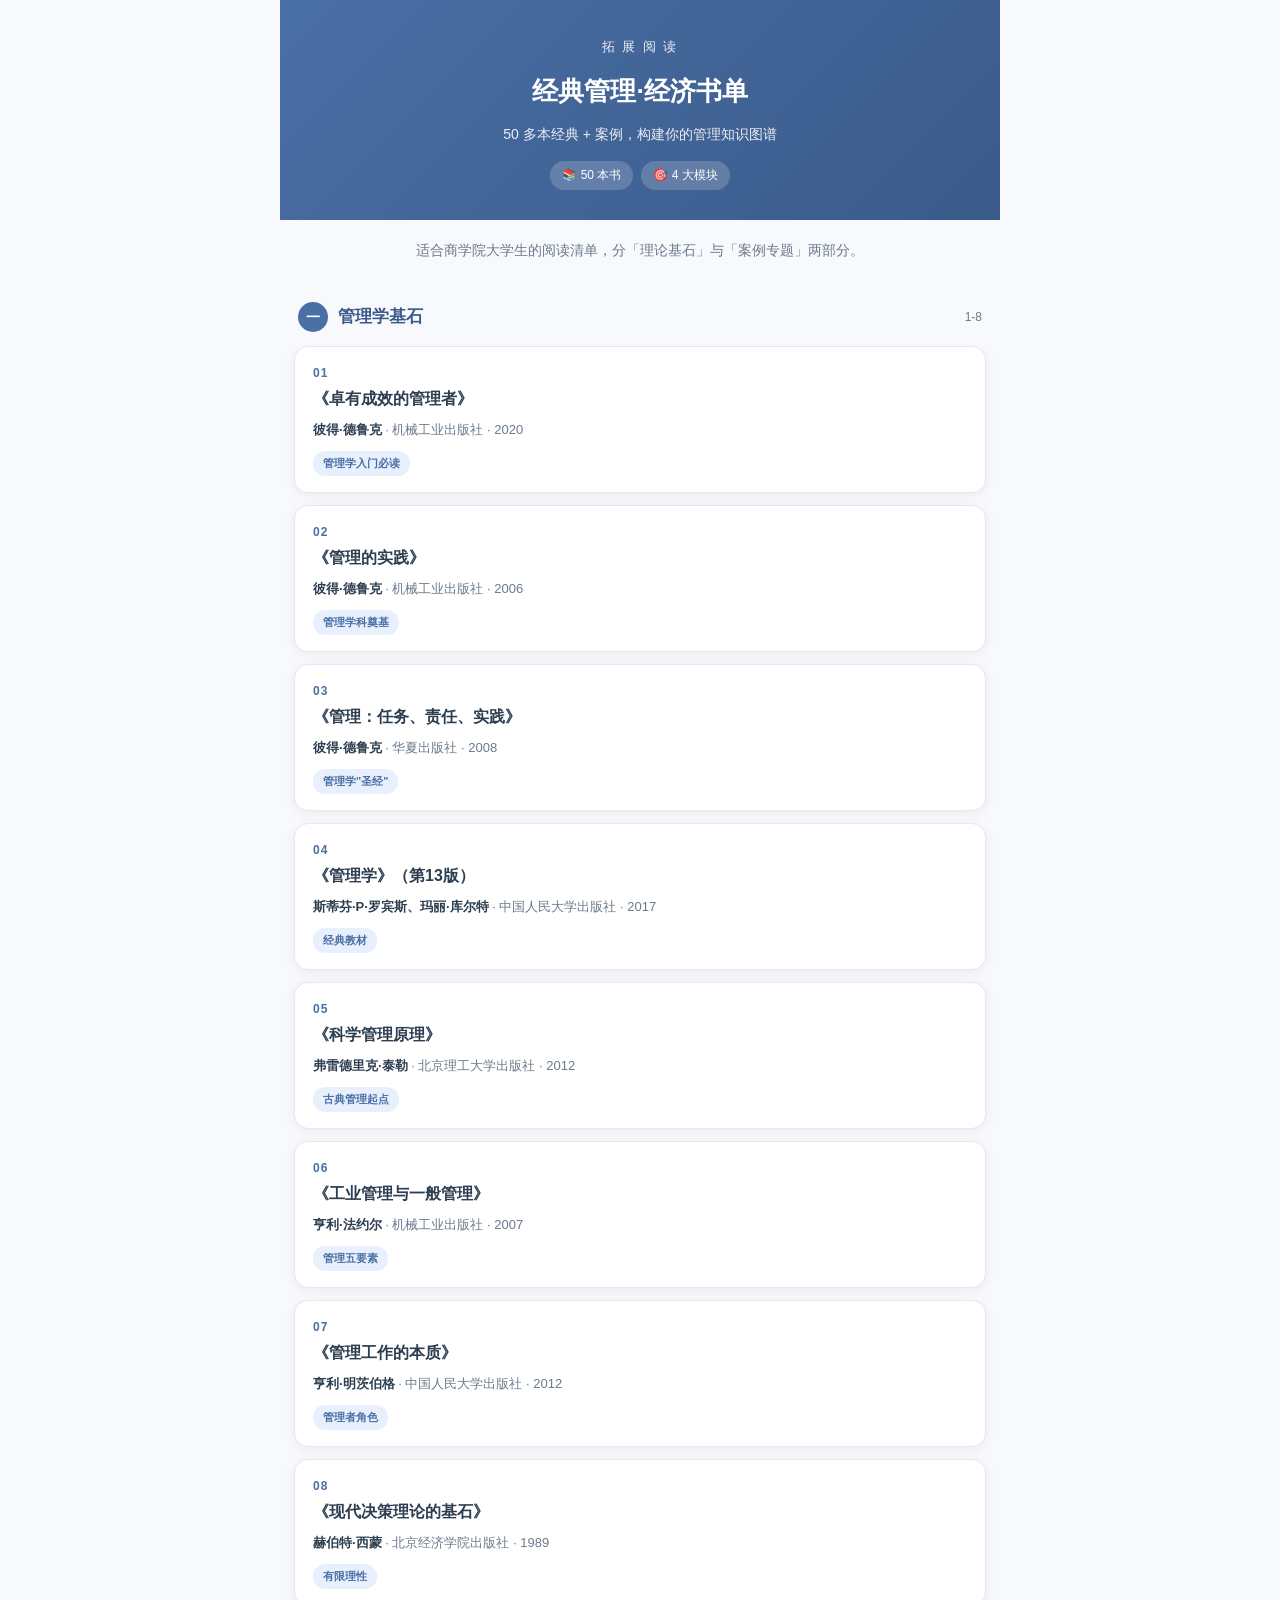
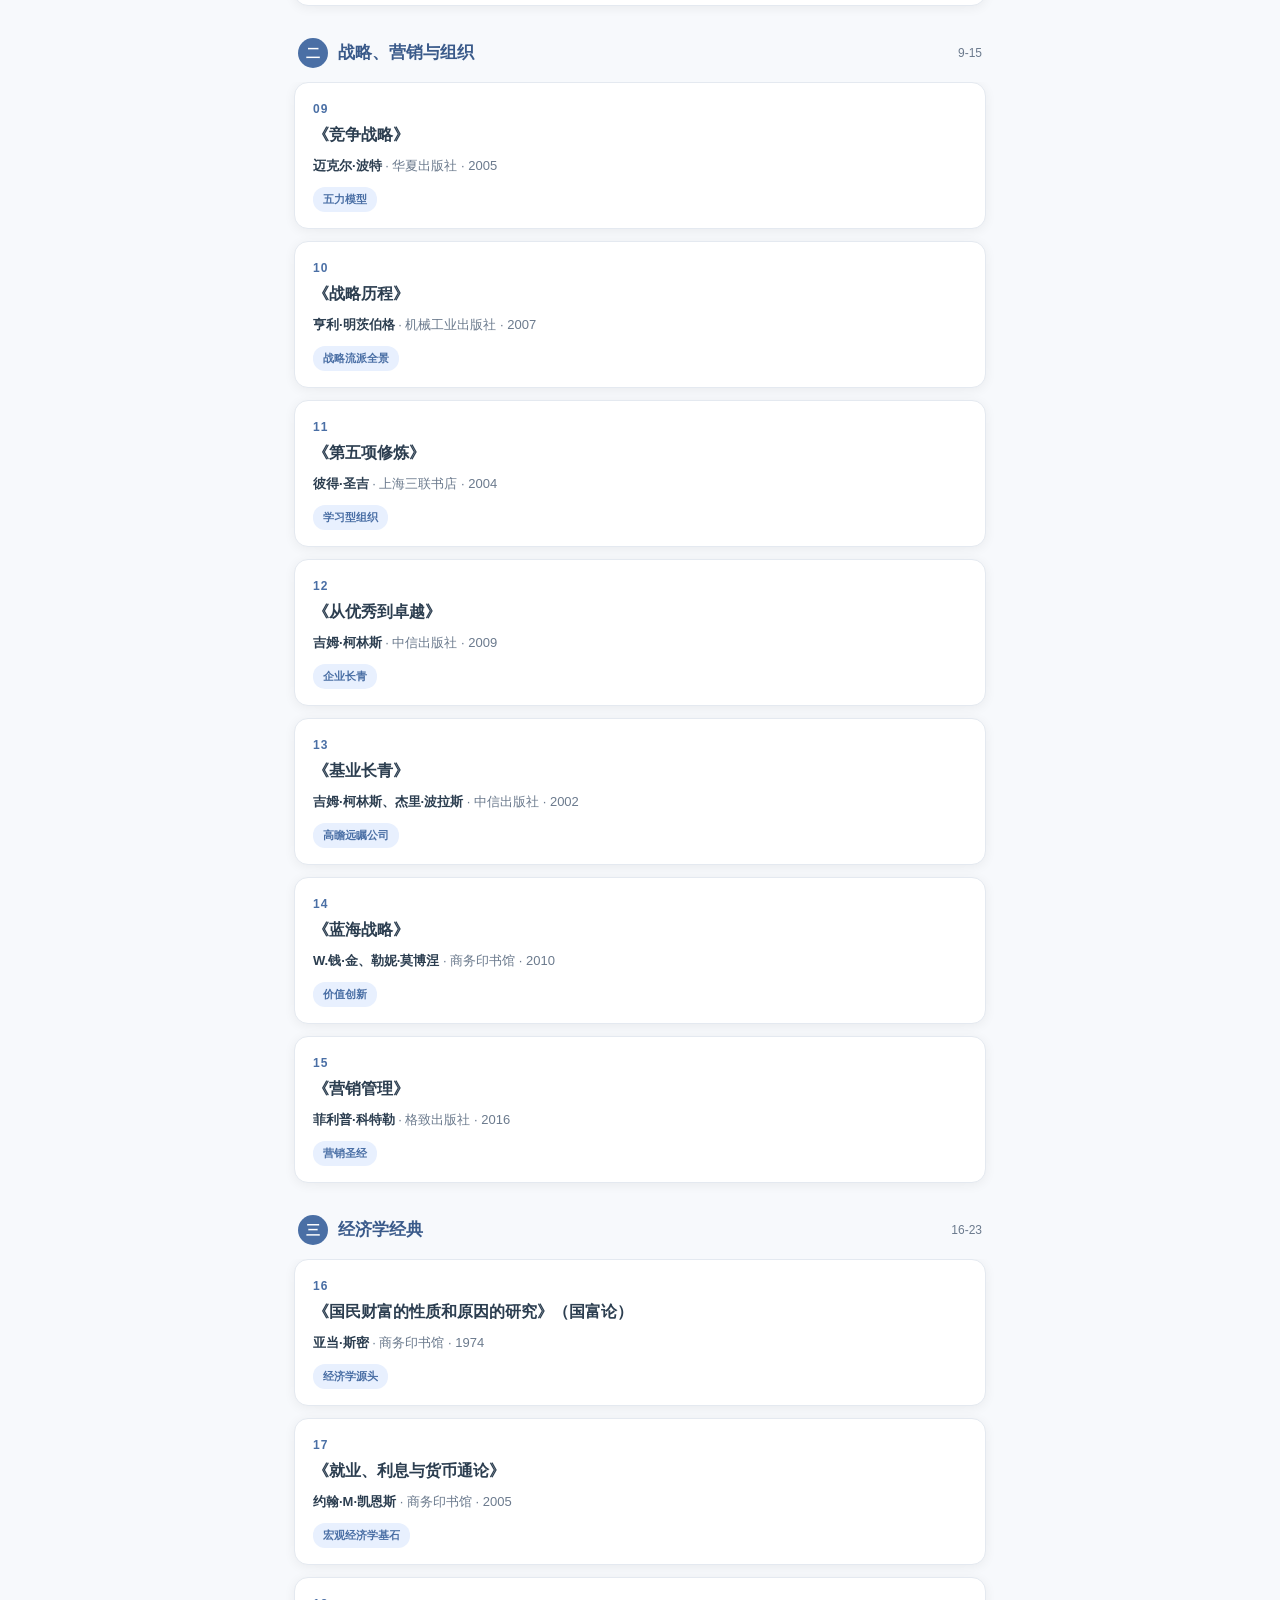
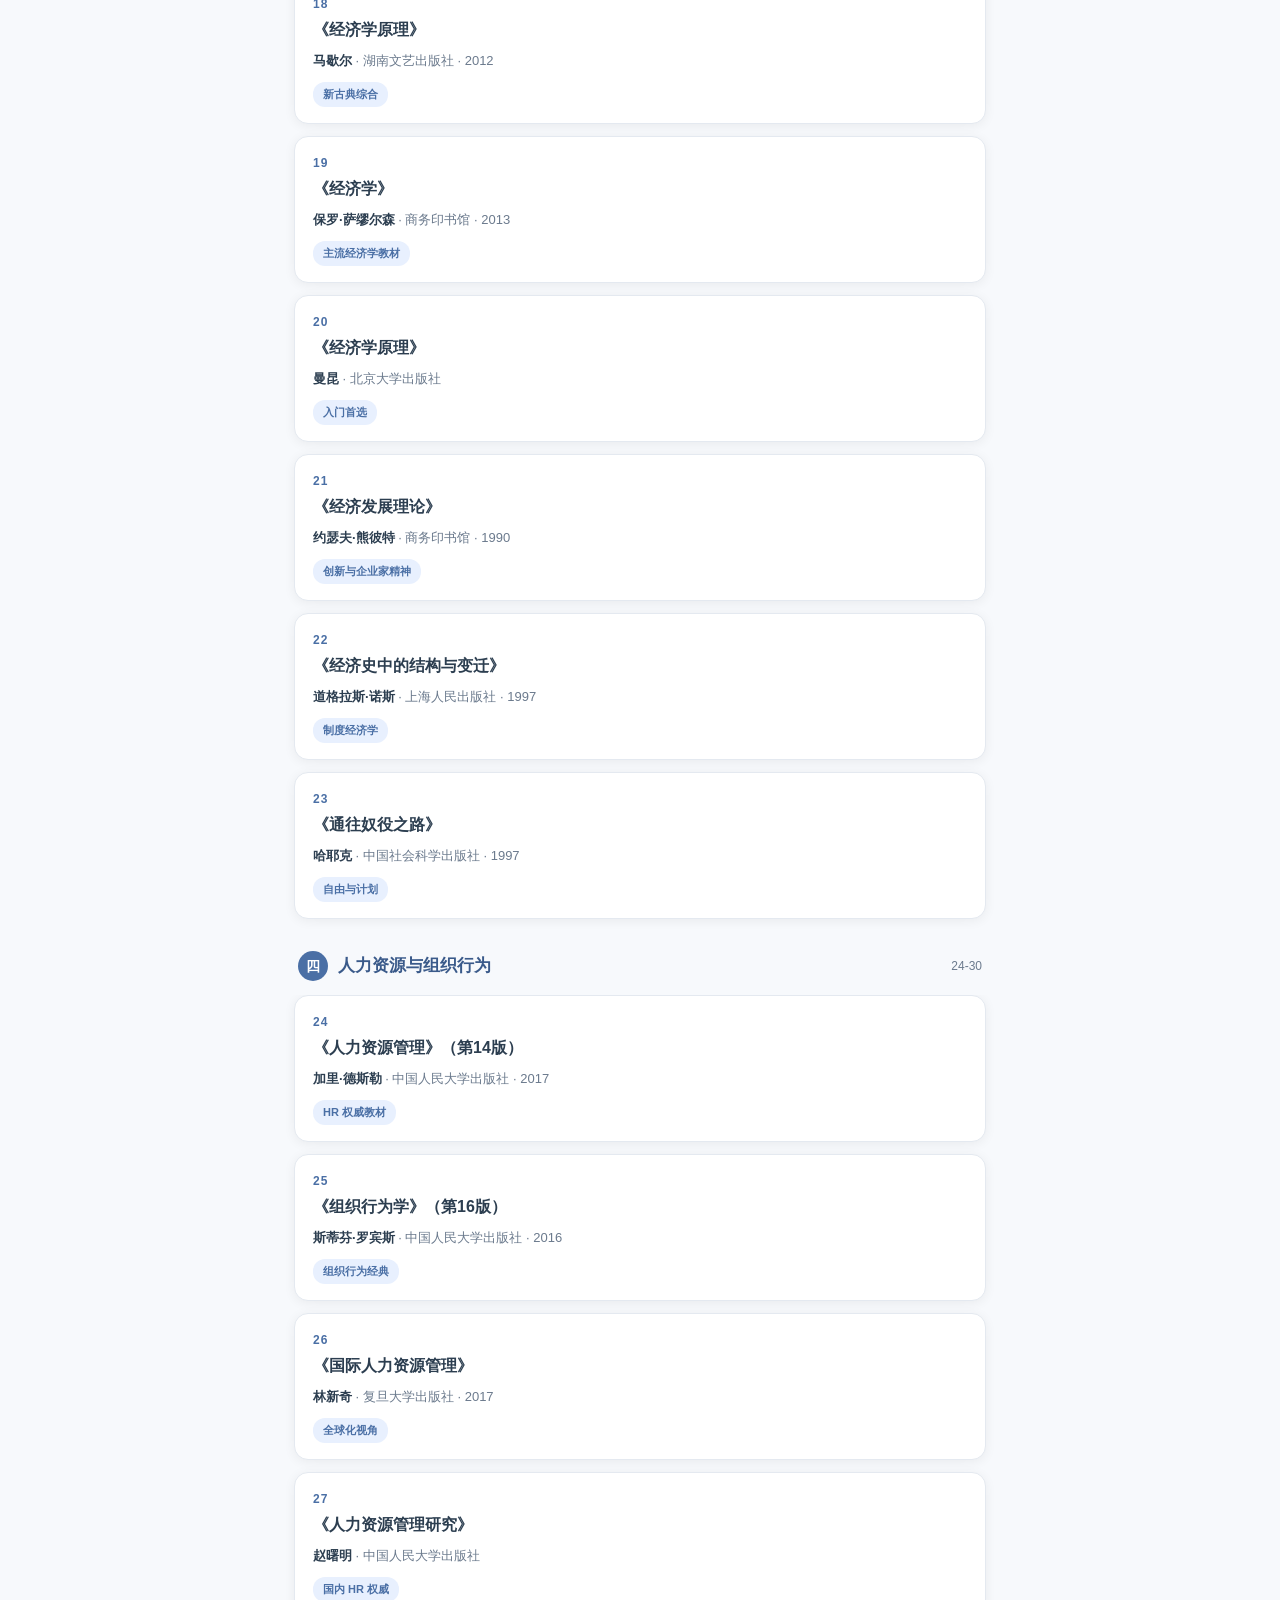
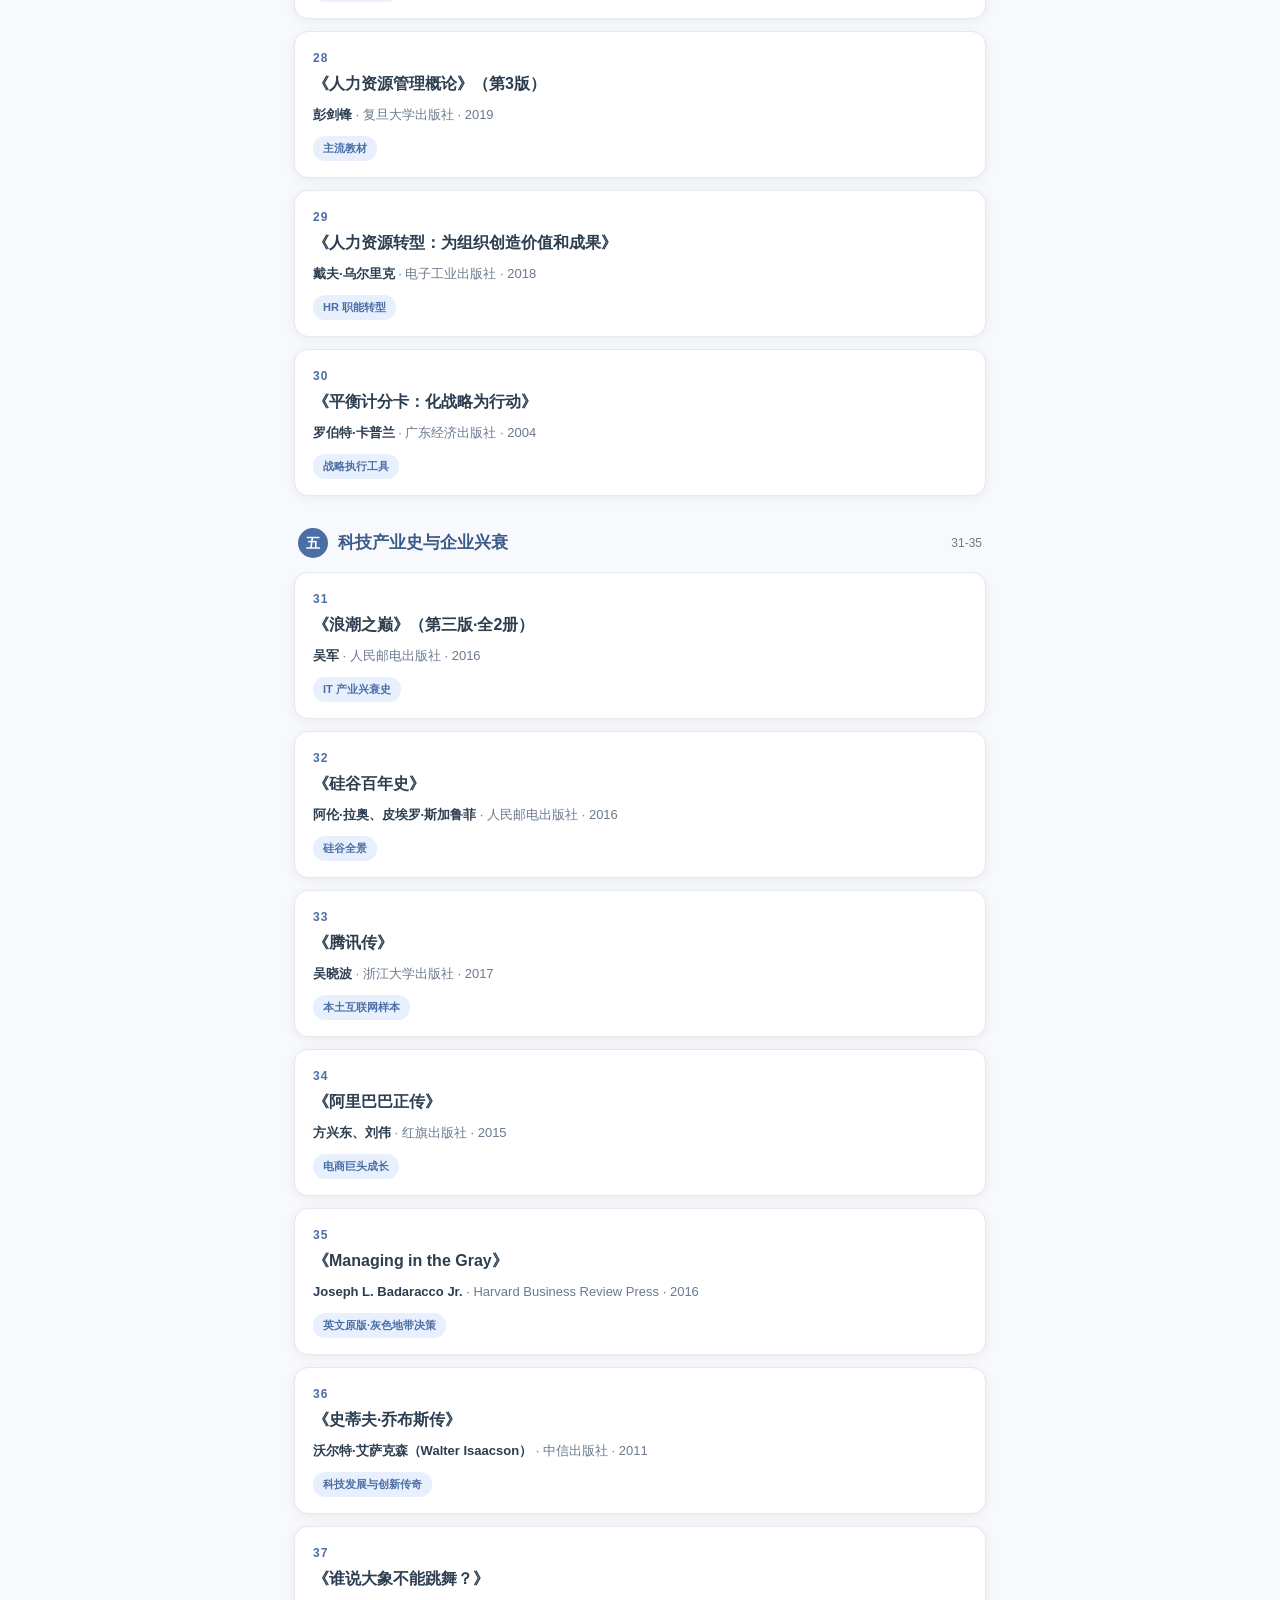
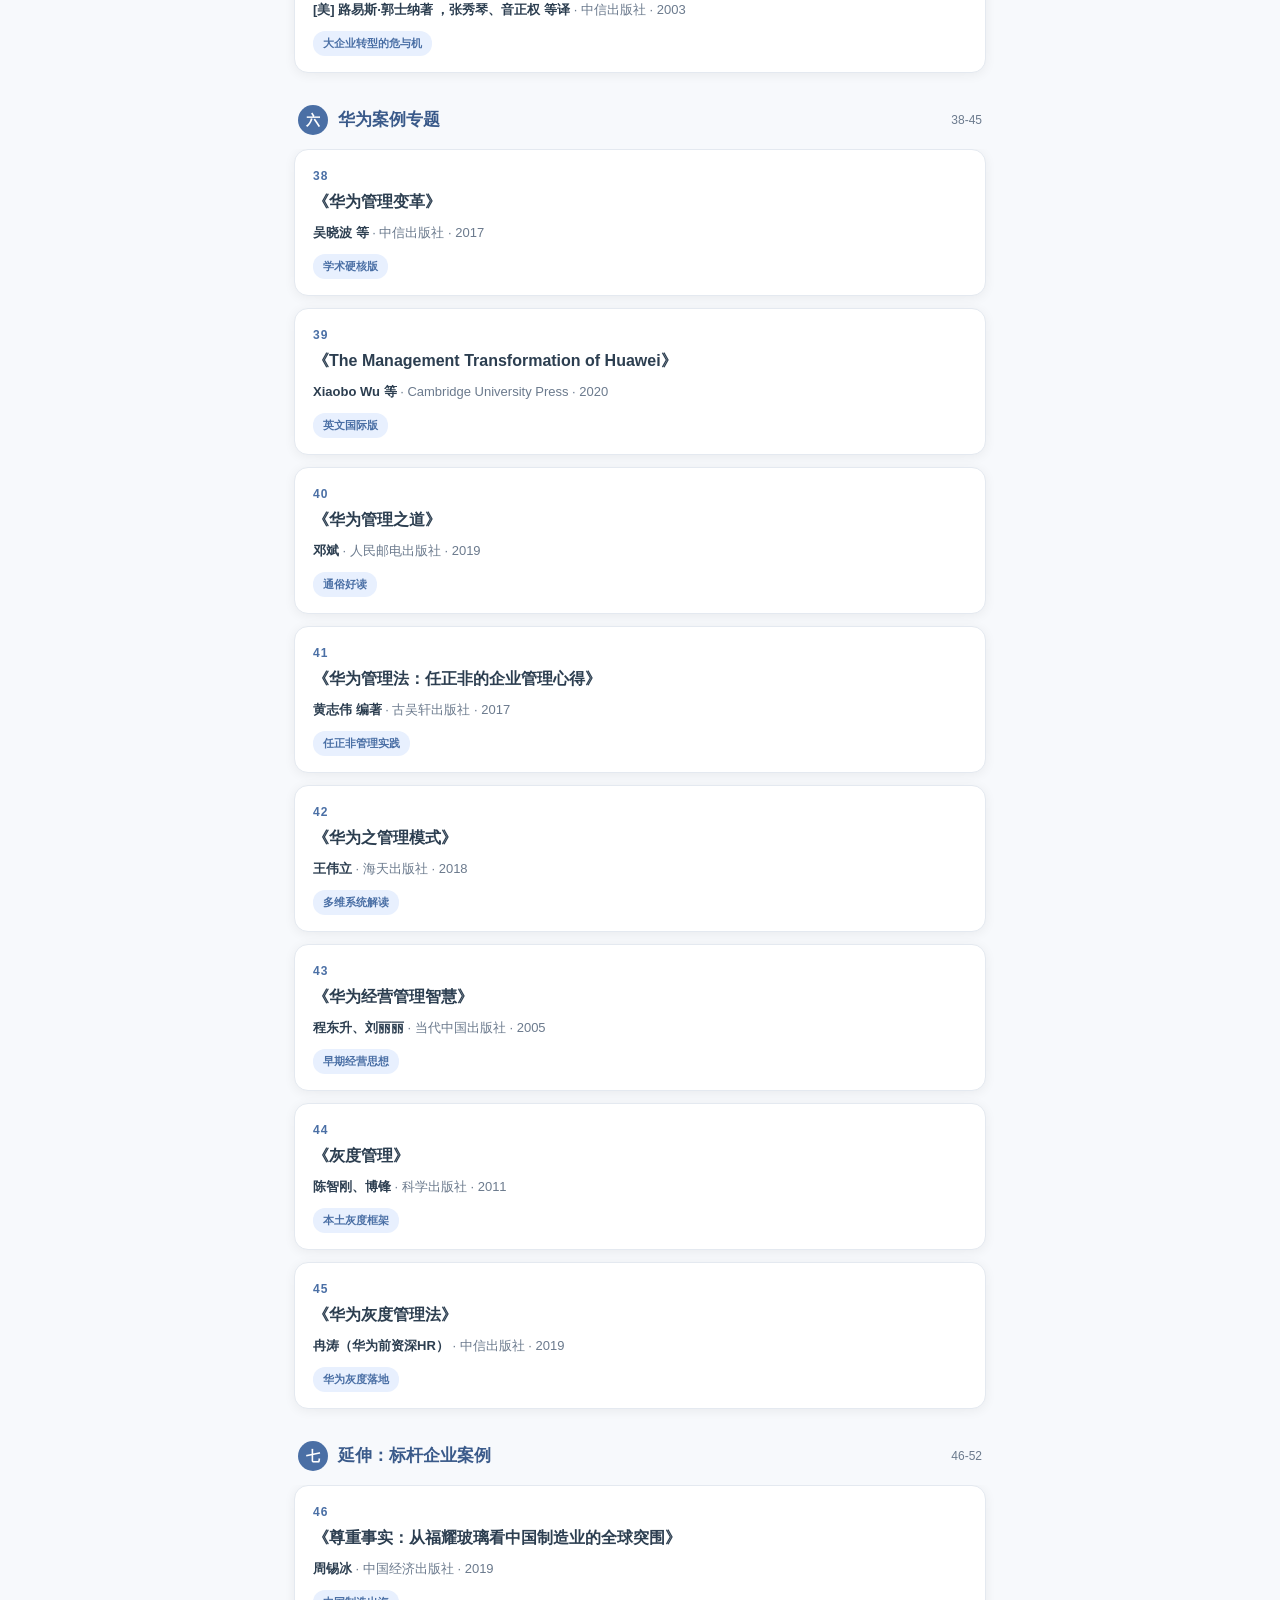
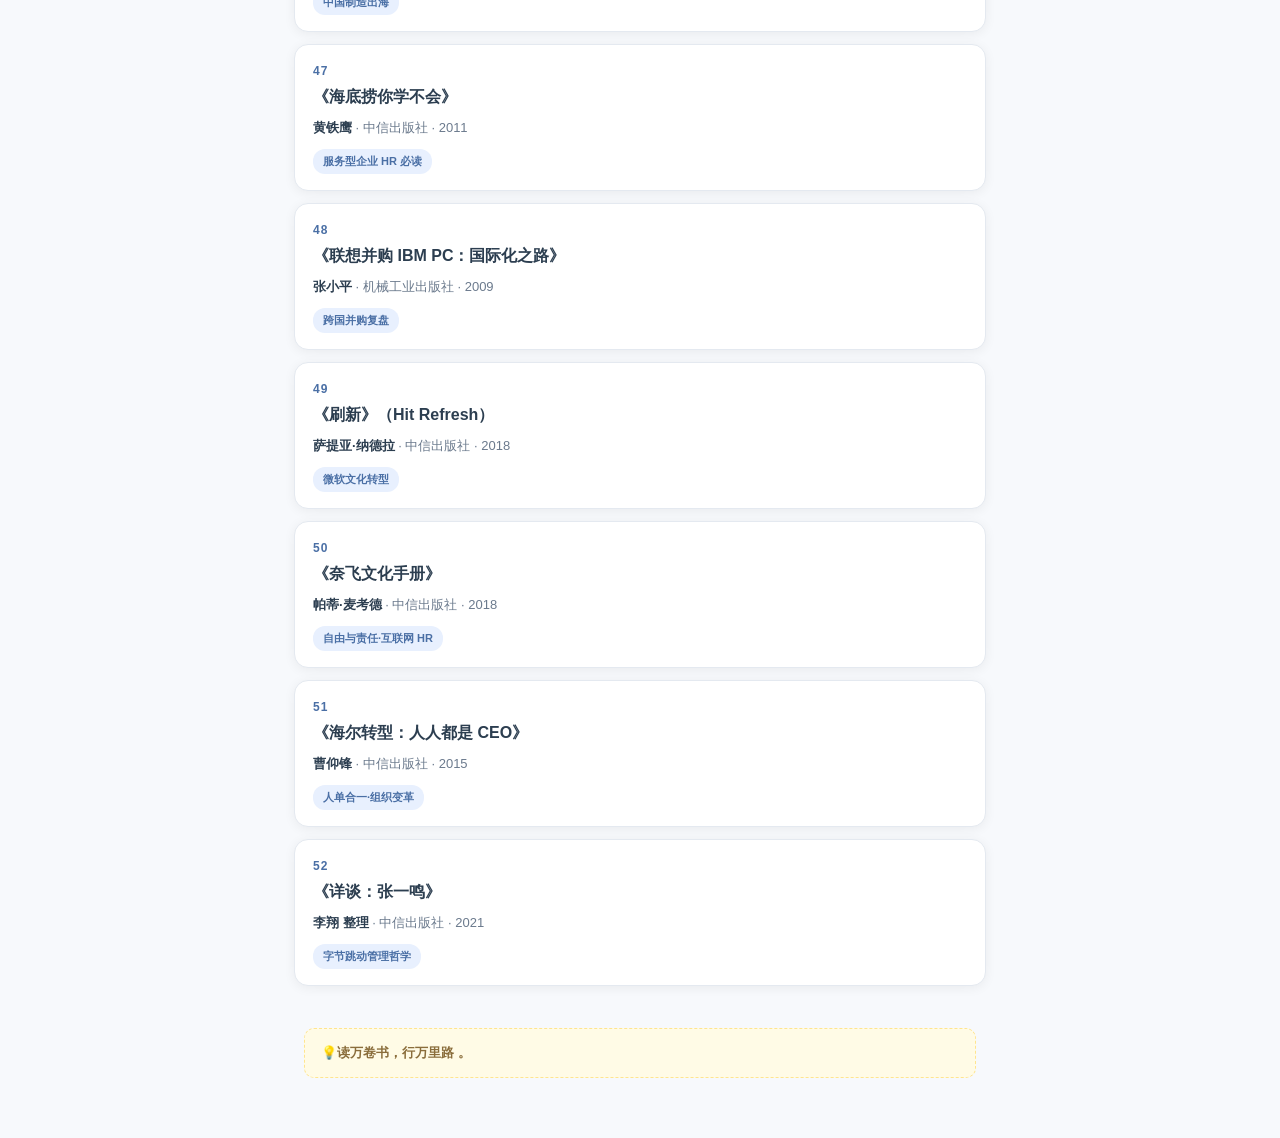
==== booklist.html @ 428e51c7 "Add files via upload" ====
<!DOCTYPE html>
<html lang="zh-CN">
<head>
<meta charset="UTF-8">
<meta name="viewport" content="width=device-width, initial-scale=1.0, maximum-scale=1.0, user-scalable=no">
<title>商学院经典阅读书单</title>
<style>
:root{
  --primary:#4a6fa5; --primary-dark:#3a5a8a; --accent:#e8f0fe;
  --text:#2c3e50; --text-light:#6b7a8d; --border:#e4e9f0;
  --bg:#f7f9fc; --card:#ffffff; --radius:14px;
  --shadow:0 2px 12px rgba(0,0,0,0.06);
}
*{margin:0;padding:0;box-sizing:border-box;}
body{
  font-family:-apple-system,BlinkMacSystemFont,"Segoe UI","Microsoft YaHei",sans-serif;
  color:var(--text);background:var(--bg);line-height:1.75;
  -webkit-text-size-adjust:100%;
}
.wrap{max-width:720px;margin:0 auto;padding:0 0 60px;}

/* 顶部封面 */
.hero{
  background:linear-gradient(135deg,#4a6fa5 0%,#3a5a8a 100%);
  color:#fff;padding:36px 24px 30px;text-align:center;
}
.hero .badge{font-size:13px;opacity:.9;letter-spacing:2px;}
.hero h1{font-size:26px;margin:10px 0 8px;font-weight:700;}
.hero p{font-size:14px;opacity:.9;}
.hero .meta{display:inline-flex;gap:8px;flex-wrap:wrap;justify-content:center;margin-top:14px;}
.hero .meta span{background:rgba(255,255,255,.18);padding:4px 12px;border-radius:20px;font-size:12px;}

/* 说明条 */
.intro{padding:18px 20px;font-size:14px;color:var(--text-light);text-align:center;background:var(--bg);}

/* 分组 */
.group{margin:8px 14px 18px;}
.group-title{
  display:flex;align-items:center;gap:10px;
  font-size:17px;font-weight:700;color:var(--primary-dark);
  padding:14px 4px;position:sticky;top:0;background:var(--bg);z-index:5;
}
.group-title .num{
  width:30px;height:30px;border-radius:50%;flex-shrink:0;
  background:var(--primary);color:#fff;display:flex;align-items:center;justify-content:center;
  font-size:14px;font-weight:700;
}
.group-title small{font-size:12px;color:var(--text-light);font-weight:400;margin-left:auto;}

/* 书籍卡片 */
.book{
  background:var(--card);border:1px solid var(--border);border-radius:var(--radius);
  padding:16px 18px;margin-bottom:12px;box-shadow:var(--shadow);
  transition:transform .2s,border-color .2s;
}
.book:active{transform:scale(.995);border-color:var(--primary);}
.book .idx{font-size:12px;color:var(--primary);font-weight:700;letter-spacing:1px;}
.book h3{font-size:16px;color:var(--text);margin:3px 0 8px;line-height:1.5;}
.book .info{font-size:13px;color:var(--text-light);}
.book .info .author{color:var(--text);font-weight:600;}
.book .tag{
  display:inline-block;margin-top:9px;font-size:11px;color:var(--primary);
  background:var(--accent);padding:3px 10px;border-radius:12px;font-weight:600;
}

/* 底部提示 */
.footer{padding:24px 24px 0;text-align:center;font-size:13px;color:var(--text-light);}
.footer .tip{
  background:#fffbe6;border:1px dashed #ffe58f;border-radius:10px;
  padding:12px 16px;font-size:13px;color:#8a6d3b;text-align:left;line-height:1.8;
}
.footer .qrcode-note{margin-top:16px;font-size:12px;color:#9aa7b5;}
</style>
</head>
<body>
<div class="wrap">

  <div class="hero">
    <div class="badge"> 拓 展 阅 读</div>
    <h1>经典管理·经济书单</h1>
    <p>50 多本经典 + 案例，构建你的管理知识图谱</p>
    <div class="meta">
      <span>📚 50 本书</span>
      <span>🎯 4 大模块</span>
     </div>
  </div>

  <div class="intro">适合商学院大学生的阅读清单，分「理论基石」与「案例专题」两部分。</div>

  <!-- ===== 第一部分：理论基石 ===== -->
  <div class="group">
    <div class="group-title"><span class="num">一</span>管理学基石<small>1-8</small></div>

    <div class="book"><div class="idx">01</div><h3>《卓有成效的管理者》</h3>
      <div class="info"><span class="author">彼得·德鲁克</span> · 机械工业出版社 · 2020</div>
      <span class="tag">管理学入门必读</span></div>

    <div class="book"><div class="idx">02</div><h3>《管理的实践》</h3>
      <div class="info"><span class="author">彼得·德鲁克</span> · 机械工业出版社 · 2006</div>
      <span class="tag">管理学科奠基</span></div>

    <div class="book"><div class="idx">03</div><h3>《管理：任务、责任、实践》</h3>
      <div class="info"><span class="author">彼得·德鲁克</span> · 华夏出版社 · 2008</div>
      <span class="tag">管理学"圣经"</span></div>

    <div class="book"><div class="idx">04</div><h3>《管理学》（第13版）</h3>
      <div class="info"><span class="author">斯蒂芬·P·罗宾斯、玛丽·库尔特</span> · 中国人民大学出版社 · 2017</div>
      <span class="tag">经典教材</span></div>

    <div class="book"><div class="idx">05</div><h3>《科学管理原理》</h3>
      <div class="info"><span class="author">弗雷德里克·泰勒</span> · 北京理工大学出版社 · 2012</div>
      <span class="tag">古典管理起点</span></div>

    <div class="book"><div class="idx">06</div><h3>《工业管理与一般管理》</h3>
      <div class="info"><span class="author">亨利·法约尔</span> · 机械工业出版社 · 2007</div>
      <span class="tag">管理五要素</span></div>

    <div class="book"><div class="idx">07</div><h3>《管理工作的本质》</h3>
      <div class="info"><span class="author">亨利·明茨伯格</span> · 中国人民大学出版社 · 2012</div>
      <span class="tag">管理者角色</span></div>

    <div class="book"><div class="idx">08</div><h3>《现代决策理论的基石》</h3>
      <div class="info"><span class="author">赫伯特·西蒙</span> · 北京经济学院出版社 · 1989</div>
      <span class="tag">有限理性</span></div>
  </div>

  <div class="group">
    <div class="group-title"><span class="num">二</span>战略、营销与组织<small>9-15</small></div>

    <div class="book"><div class="idx">09</div><h3>《竞争战略》</h3>
      <div class="info"><span class="author">迈克尔·波特</span> · 华夏出版社 · 2005</div>
      <span class="tag">五力模型</span></div>

    <div class="book"><div class="idx">10</div><h3>《战略历程》</h3>
      <div class="info"><span class="author">亨利·明茨伯格</span> · 机械工业出版社 · 2007</div>
      <span class="tag">战略流派全景</span></div>

    <div class="book"><div class="idx">11</div><h3>《第五项修炼》</h3>
      <div class="info"><span class="author">彼得·圣吉</span> · 上海三联书店 · 2004</div>
      <span class="tag">学习型组织</span></div>

    <div class="book"><div class="idx">12</div><h3>《从优秀到卓越》</h3>
      <div class="info"><span class="author">吉姆·柯林斯</span> · 中信出版社 · 2009</div>
      <span class="tag">企业长青</span></div>

    <div class="book"><div class="idx">13</div><h3>《基业长青》</h3>
      <div class="info"><span class="author">吉姆·柯林斯、杰里·波拉斯</span> · 中信出版社 · 2002</div>
      <span class="tag">高瞻远瞩公司</span></div>

    <div class="book"><div class="idx">14</div><h3>《蓝海战略》</h3>
      <div class="info"><span class="author">W.钱·金、勒妮·莫博涅</span> · 商务印书馆 · 2010</div>
      <span class="tag">价值创新</span></div>

    <div class="book"><div class="idx">15</div><h3>《营销管理》</h3>
      <div class="info"><span class="author">菲利普·科特勒</span> · 格致出版社 · 2016</div>
      <span class="tag">营销圣经</span></div>
  </div>

  <div class="group">
    <div class="group-title"><span class="num">三</span>经济学经典<small>16-23</small></div>

    <div class="book"><div class="idx">16</div><h3>《国民财富的性质和原因的研究》（国富论）</h3>
      <div class="info"><span class="author">亚当·斯密</span> · 商务印书馆 · 1974</div>
      <span class="tag">经济学源头</span></div>

    <div class="book"><div class="idx">17</div><h3>《就业、利息与货币通论》</h3>
      <div class="info"><span class="author">约翰·M·凯恩斯</span> · 商务印书馆 · 2005</div>
      <span class="tag">宏观经济学基石</span></div>

    <div class="book"><div class="idx">18</div><h3>《经济学原理》</h3>
      <div class="info"><span class="author">马歇尔</span> · 湖南文艺出版社 · 2012</div>
      <span class="tag">新古典综合</span></div>

    <div class="book"><div class="idx">19</div><h3>《经济学》</h3>
      <div class="info"><span class="author">保罗·萨缪尔森</span> · 商务印书馆 · 2013</div>
      <span class="tag">主流经济学教材</span></div>

    <div class="book"><div class="idx">20</div><h3>《经济学原理》</h3>
      <div class="info"><span class="author">曼昆</span> · 北京大学出版社</div>
      <span class="tag">入门首选</span></div>

    <div class="book"><div class="idx">21</div><h3>《经济发展理论》</h3>
      <div class="info"><span class="author">约瑟夫·熊彼特</span> · 商务印书馆 · 1990</div>
      <span class="tag">创新与企业家精神</span></div>

    <div class="book"><div class="idx">22</div><h3>《经济史中的结构与变迁》</h3>
      <div class="info"><span class="author">道格拉斯·诺斯</span> · 上海人民出版社 · 1997</div>
      <span class="tag">制度经济学</span></div>

    <div class="book"><div class="idx">23</div><h3>《通往奴役之路》</h3>
      <div class="info"><span class="author">哈耶克</span> · 中国社会科学出版社 · 1997</div>
      <span class="tag">自由与计划</span></div>
  </div>

  <div class="group">
    <div class="group-title"><span class="num">四</span>人力资源与组织行为<small>24-30</small></div>

    <div class="book"><div class="idx">24</div><h3>《人力资源管理》（第14版）</h3>
      <div class="info"><span class="author">加里·德斯勒</span> · 中国人民大学出版社 · 2017</div>
      <span class="tag">HR 权威教材</span></div>

    <div class="book"><div class="idx">25</div><h3>《组织行为学》（第16版）</h3>
      <div class="info"><span class="author">斯蒂芬·罗宾斯</span> · 中国人民大学出版社 · 2016</div>
      <span class="tag">组织行为经典</span></div>

    <div class="book"><div class="idx">26</div><h3>《国际人力资源管理》</h3>
      <div class="info"><span class="author">林新奇</span> · 复旦大学出版社 · 2017</div>
      <span class="tag">全球化视角</span></div>

    <div class="book"><div class="idx">27</div><h3>《人力资源管理研究》</h3>
      <div class="info"><span class="author">赵曙明</span> · 中国人民大学出版社</div>
      <span class="tag">国内 HR 权威</span></div>

    <div class="book"><div class="idx">28</div><h3>《人力资源管理概论》（第3版）</h3>
      <div class="info"><span class="author">彭剑锋</span> · 复旦大学出版社 · 2019</div>
      <span class="tag">主流教材</span></div>

    <div class="book"><div class="idx">29</div><h3>《人力资源转型：为组织创造价值和成果》</h3>
      <div class="info"><span class="author">戴夫·乌尔里克</span> · 电子工业出版社 · 2018</div>
      <span class="tag">HR 职能转型</span></div>

    <div class="book"><div class="idx">30</div><h3>《平衡计分卡：化战略为行动》</h3>
      <div class="info"><span class="author">罗伯特·卡普兰</span> · 广东经济出版社 · 2004</div>
      <span class="tag">战略执行工具</span></div>
  </div>

  <!-- ===== 第二部分：案例专题 ===== -->
  <div class="group">
    <div class="group-title"><span class="num">五</span>科技产业史与企业兴衰<small>31-35</small></div>

    <div class="book"><div class="idx">31</div><h3>《浪潮之巅》（第三版·全2册）</h3>
      <div class="info"><span class="author">吴军</span> · 人民邮电出版社 · 2016</div>
      <span class="tag">IT 产业兴衰史</span></div>

    <div class="book"><div class="idx">32</div><h3>《硅谷百年史》</h3>
      <div class="info"><span class="author">阿伦·拉奥、皮埃罗·斯加鲁菲</span> · 人民邮电出版社 · 2016</div>
      <span class="tag">硅谷全景</span></div>

    <div class="book"><div class="idx">33</div><h3>《腾讯传》</h3>
      <div class="info"><span class="author">吴晓波</span> · 浙江大学出版社 · 2017</div>
      <span class="tag">本土互联网样本</span></div>

    <div class="book"><div class="idx">34</div><h3>《阿里巴巴正传》</h3>
      <div class="info"><span class="author">方兴东、刘伟</span> · 红旗出版社 · 2015</div>
      <span class="tag">电商巨头成长</span></div>
  
 <div class="book"><div class="idx">35</div><h3>《Managing in the Gray》</h3>
      <div class="info"><span class="author">Joseph L. Badaracco Jr.</span> · Harvard Business Review Press · 2016</div>
      <span class="tag">英文原版·灰色地带决策</span></div>

<div class="book"><div class="idx">36</div><h3>《史蒂夫·乔布斯传》</h3>
      <div class="info"><span class="author">沃尔特·艾萨克森（Walter Isaacson）</span> · 中信出版社 · 2011</div>
      <span class="tag">科技发展与创新传奇</span></div>

<div class="book"><div class="idx">37</div><h3>《谁说大象不能跳舞？》</h3>
      <div class="info"><span class="author">[美] 路易斯·郭士纳著 ，张秀琴、音正权 等译</span> · 中信出版社 · 2003</div>
      <span class="tag">大企业转型的危与机</span></div>

</div>

    <div class="group">
    <div class="group-title"><span class="num">六</span>华为案例专题<small>38-45</small></div>

    <div class="book"><div class="idx">38</div><h3>《华为管理变革》</h3>
      <div class="info"><span class="author">吴晓波 等</span> · 中信出版社 · 2017</div>
      <span class="tag">学术硬核版</span></div>

    <div class="book"><div class="idx">39</div><h3>《The Management Transformation of Huawei》</h3>
      <div class="info"><span class="author">Xiaobo Wu 等</span> · Cambridge University Press · 2020</div>
      <span class="tag">英文国际版</span></div>

    <div class="book"><div class="idx">40</div><h3>《华为管理之道》</h3>
      <div class="info"><span class="author">邓斌</span> · 人民邮电出版社 · 2019</div>
      <span class="tag">通俗好读</span></div>

    <div class="book"><div class="idx">41</div><h3>《华为管理法：任正非的企业管理心得》</h3>
      <div class="info"><span class="author">黄志伟 编著</span> · 古吴轩出版社 · 2017</div>
      <span class="tag">任正非管理实践</span></div>

    <div class="book"><div class="idx">42</div><h3>《华为之管理模式》</h3>
      <div class="info"><span class="author">王伟立</span> · 海天出版社 · 2018</div>
      <span class="tag">多维系统解读</span></div>

    <div class="book"><div class="idx">43</div><h3>《华为经营管理智慧》</h3>
      <div class="info"><span class="author">程东升、刘丽丽</span> · 当代中国出版社 · 2005</div>
      <span class="tag">早期经营思想</span></div>

   <div class="book"><div class="idx">44</div><h3>《灰度管理》</h3>
      <div class="info"><span class="author">陈智刚、博锋</span> · 科学出版社 · 2011</div>
      <span class="tag">本土灰度框架</span></div>

    <div class="book"><div class="idx">45</div><h3>《华为灰度管理法》</h3>
      <div class="info"><span class="author">冉涛（华为前资深HR）</span> · 中信出版社 · 2019</div>
      <span class="tag">华为灰度落地</span></div>
  </div>

  <div class="group">
    <div class="group-title"><span class="num">七</span>延伸：标杆企业案例<small>46-52</small></div>

        <div class="book"><div class="idx">46</div><h3>《尊重事实：从福耀玻璃看中国制造业的全球突围》</h3>
      <div class="info"><span class="author">周锡冰</span> · 中国经济出版社 · 2019</div>
      <span class="tag">中国制造出海</span></div>

    <div class="book"><div class="idx">47</div><h3>《海底捞你学不会》</h3>
      <div class="info"><span class="author">黄铁鹰</span> · 中信出版社 · 2011</div>
      <span class="tag">服务型企业 HR 必读</span></div>

    <div class="book"><div class="idx">48</div><h3>《联想并购 IBM PC：国际化之路》</h3>
      <div class="info"><span class="author">张小平</span> · 机械工业出版社 · 2009</div>
      <span class="tag">跨国并购复盘</span></div>

    <div class="book"><div class="idx">49</div><h3>《刷新》（Hit Refresh）</h3>
      <div class="info"><span class="author">萨提亚·纳德拉</span> · 中信出版社 · 2018</div>
      <span class="tag">微软文化转型</span></div>

    <div class="book"><div class="idx">50</div><h3>《奈飞文化手册》</h3>
      <div class="info"><span class="author">帕蒂·麦考德</span> · 中信出版社 · 2018</div>
      <span class="tag">自由与责任·互联网 HR</span></div>

    <div class="book"><div class="idx">51</div><h3>《海尔转型：人人都是 CEO》</h3>
      <div class="info"><span class="author">曹仰锋</span> · 中信出版社 · 2015</div>
      <span class="tag">人单合一·组织变革</span></div>

    <div class="book"><div class="idx">52</div><h3>《详谈：张一鸣》</h3>
      <div class="info"><span class="author">李翔 整理</span> · 中信出版社 · 2021</div>
      <span class="tag">字节跳动管理哲学</span></div>
  </div>

  <div class="footer">
    <div class="tip">
      <b>💡读万卷书，行万里路 。
    </div>
  
  </div>

</div>
</body>
</html>
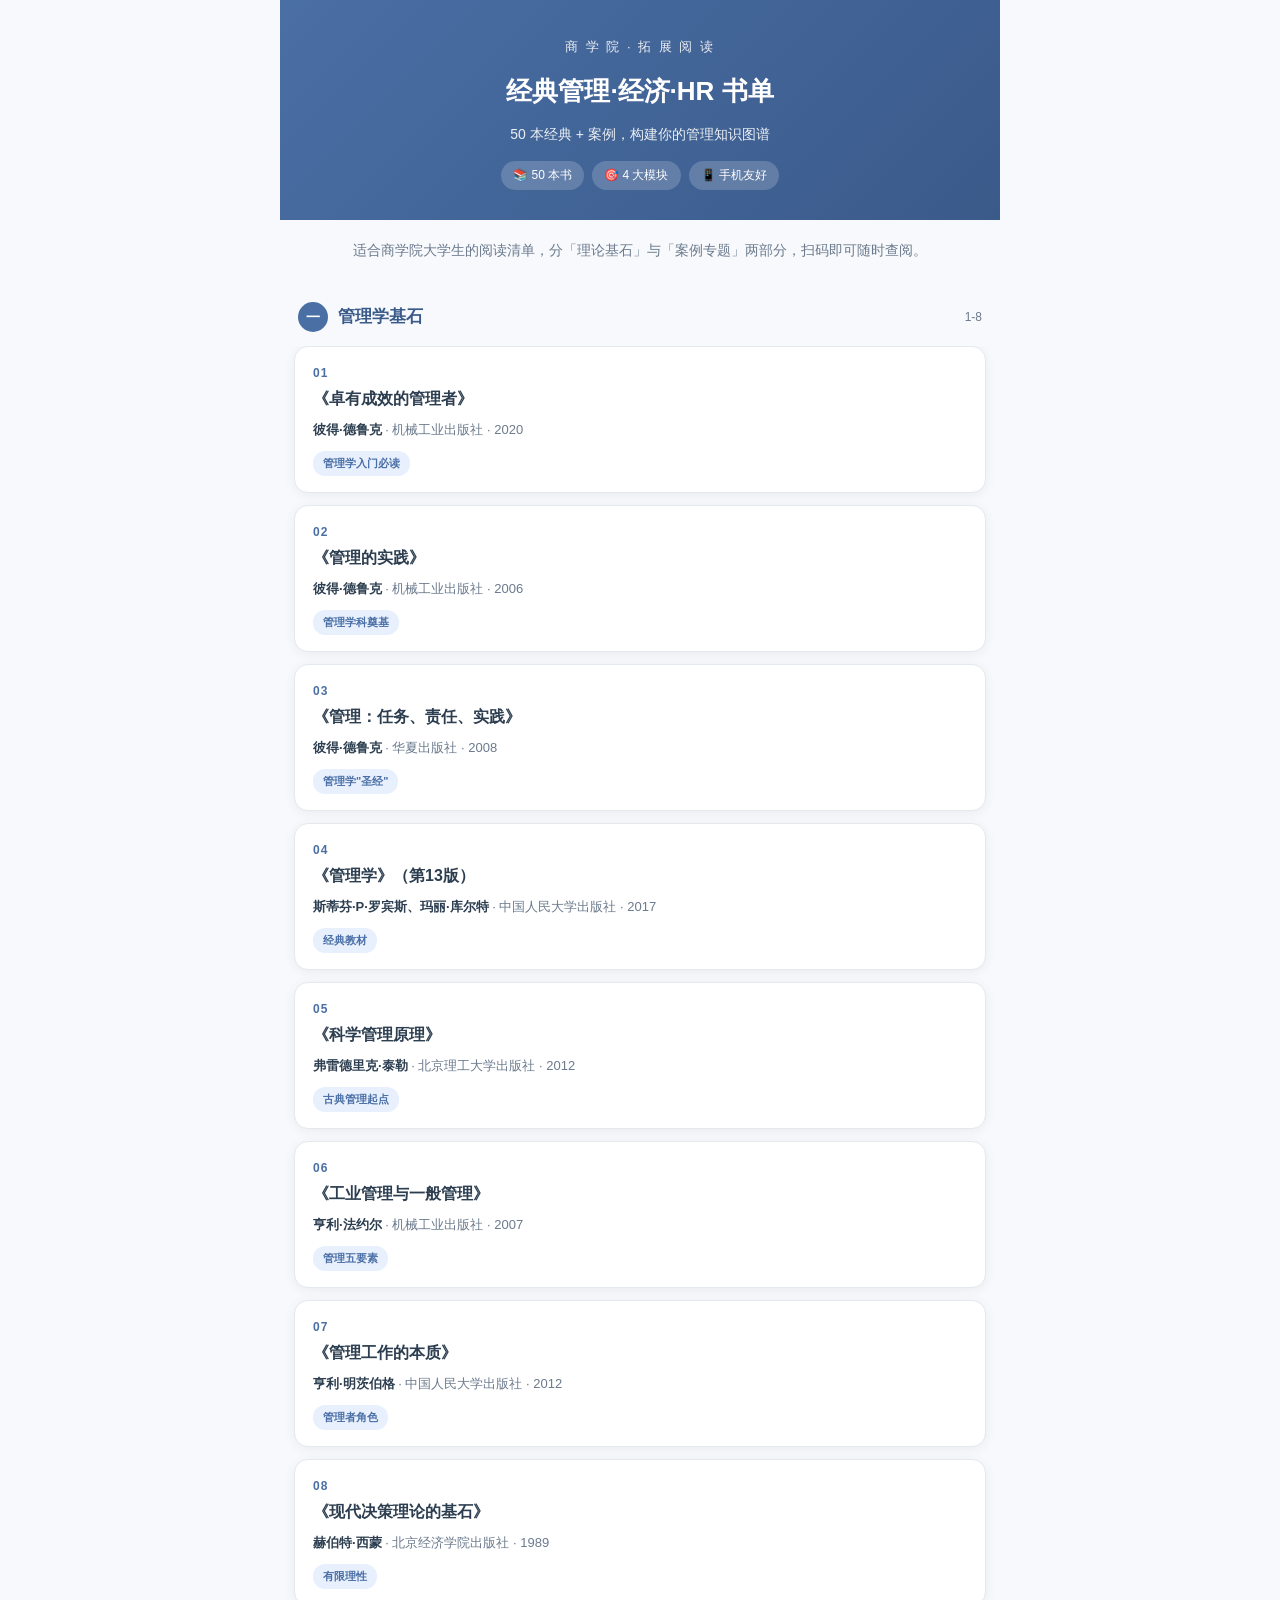
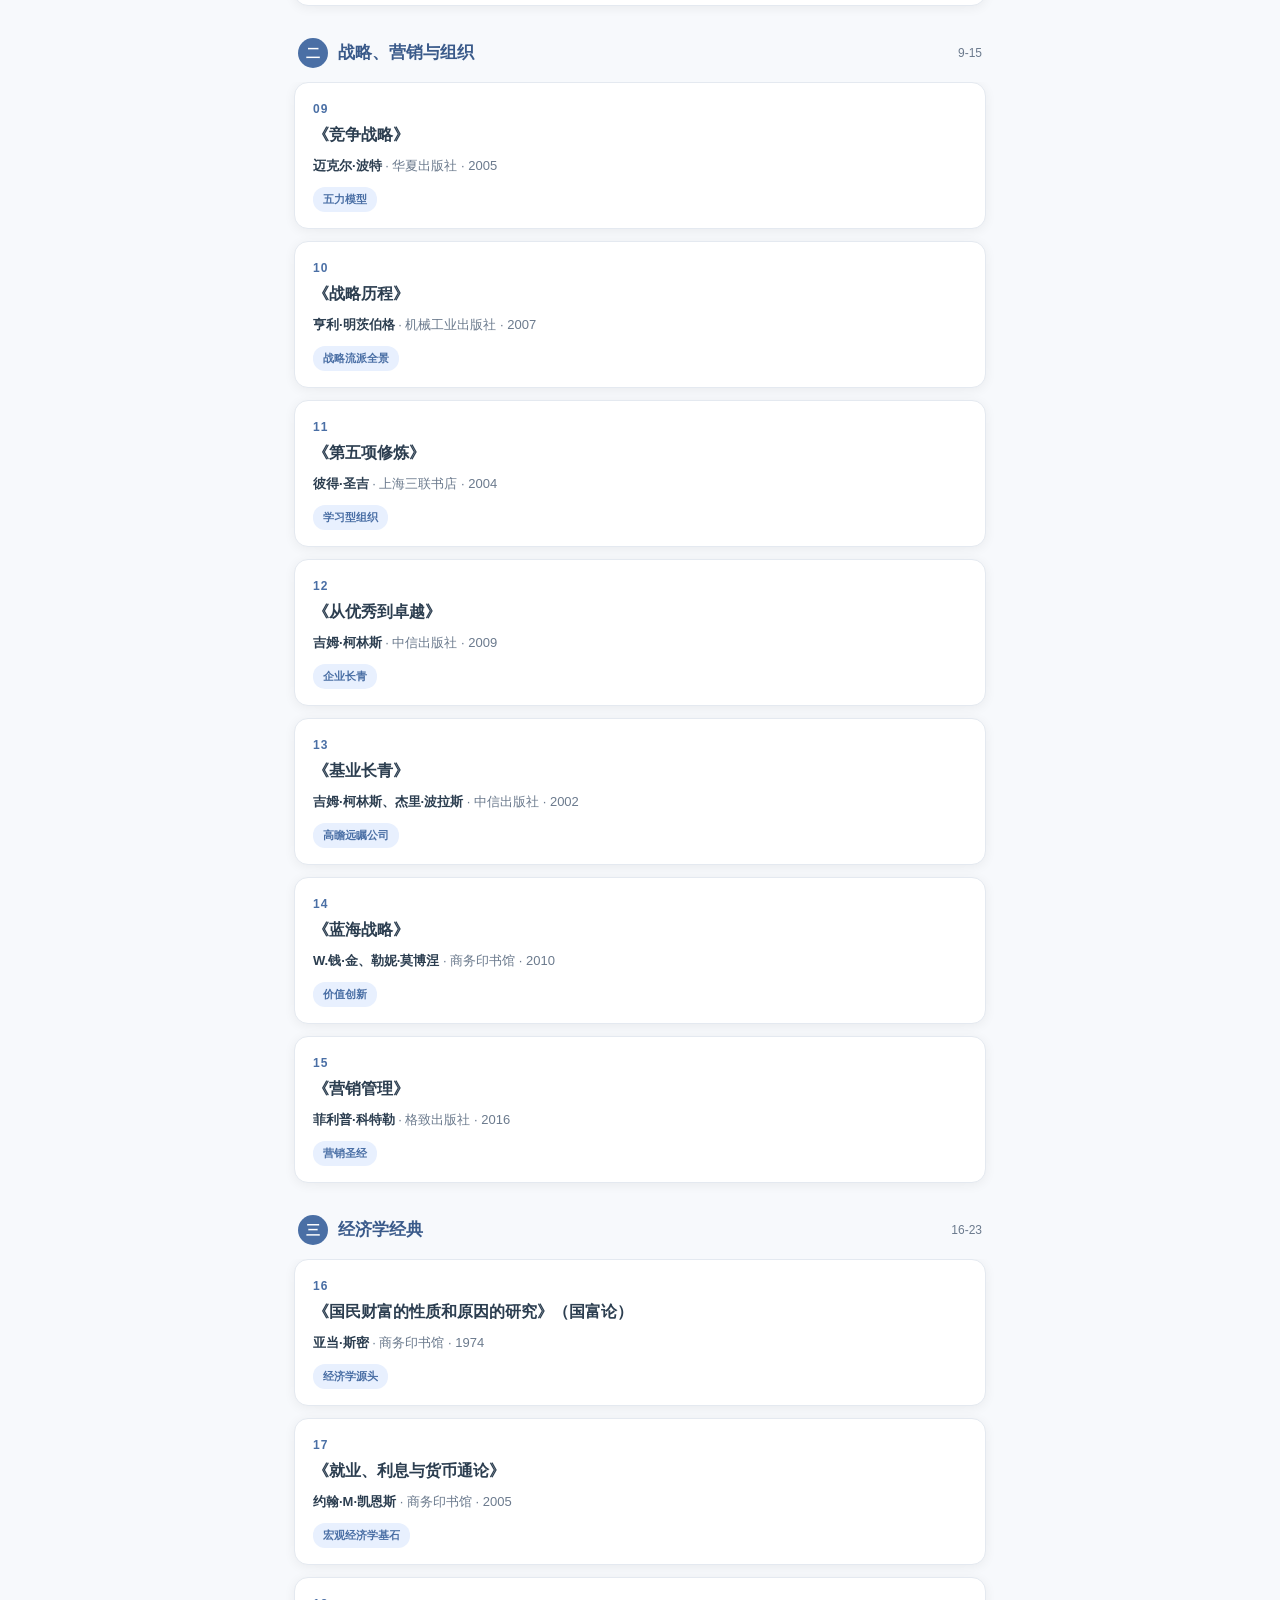
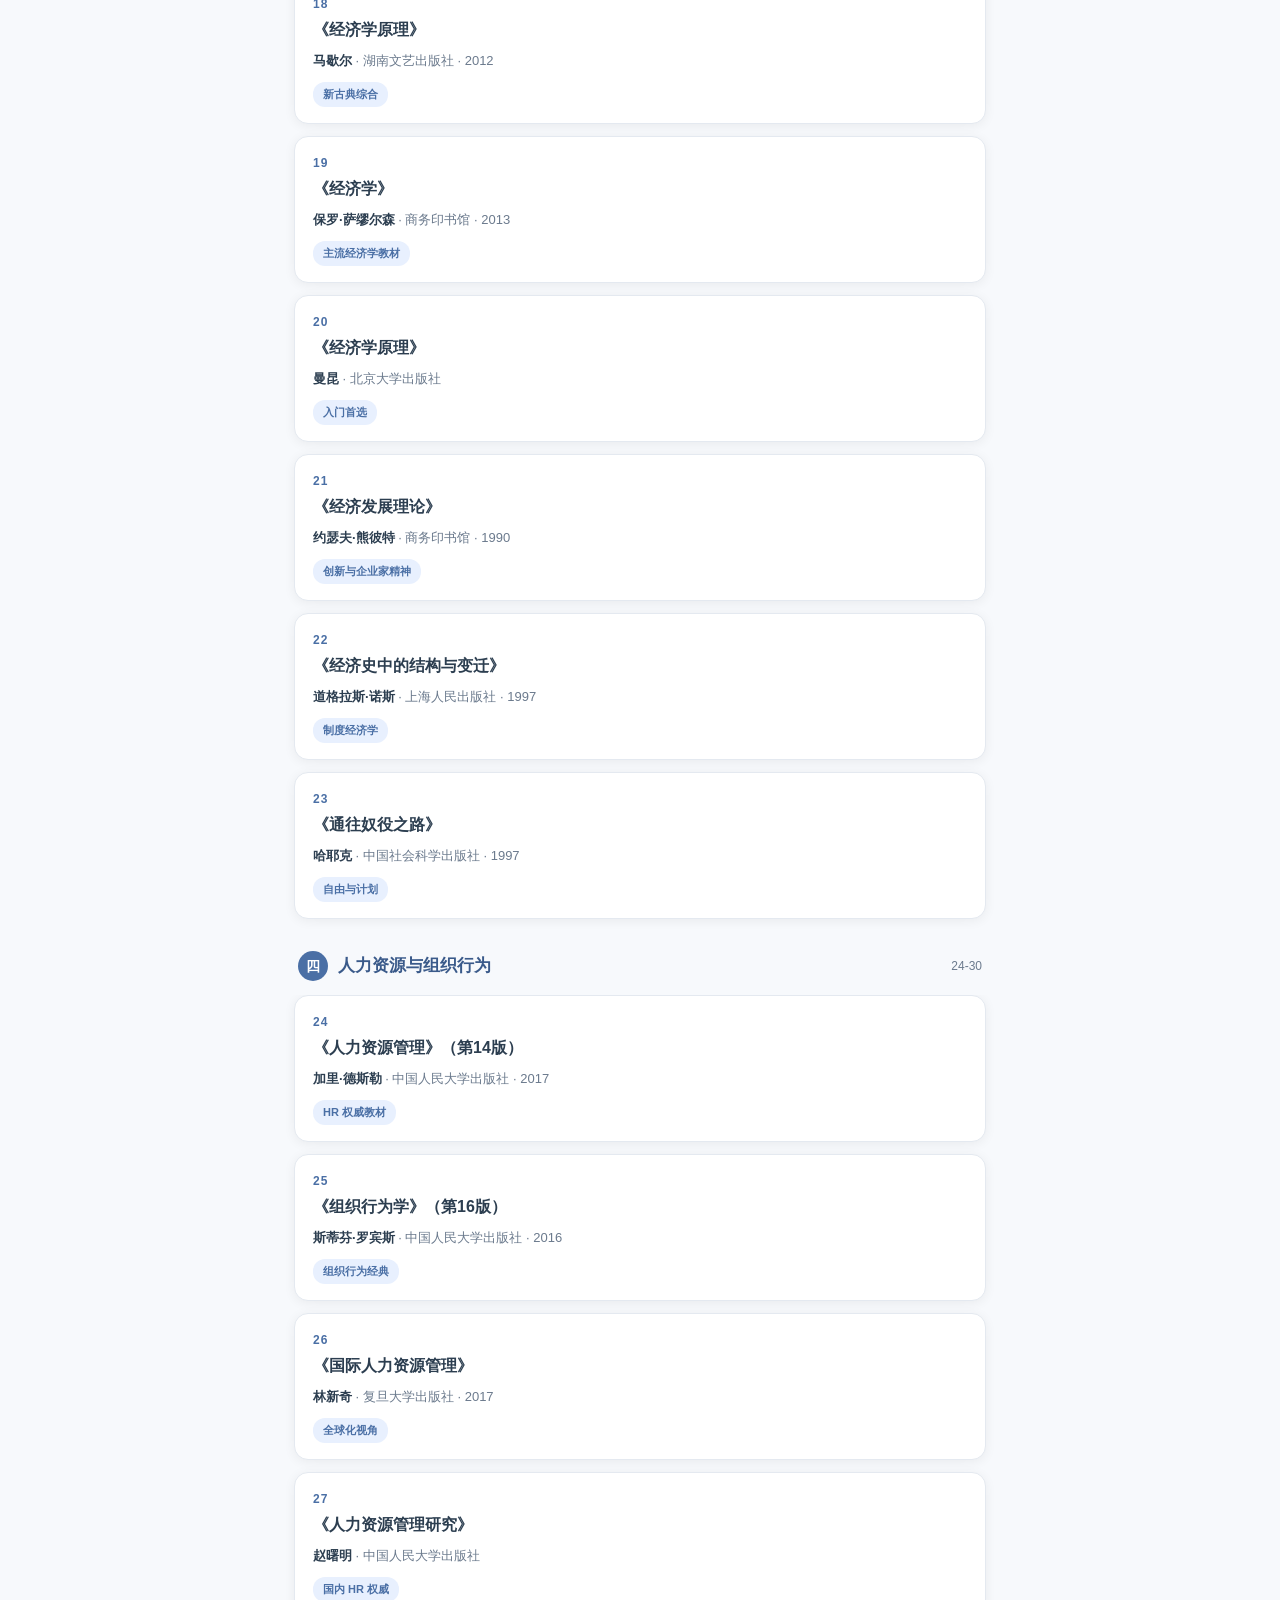
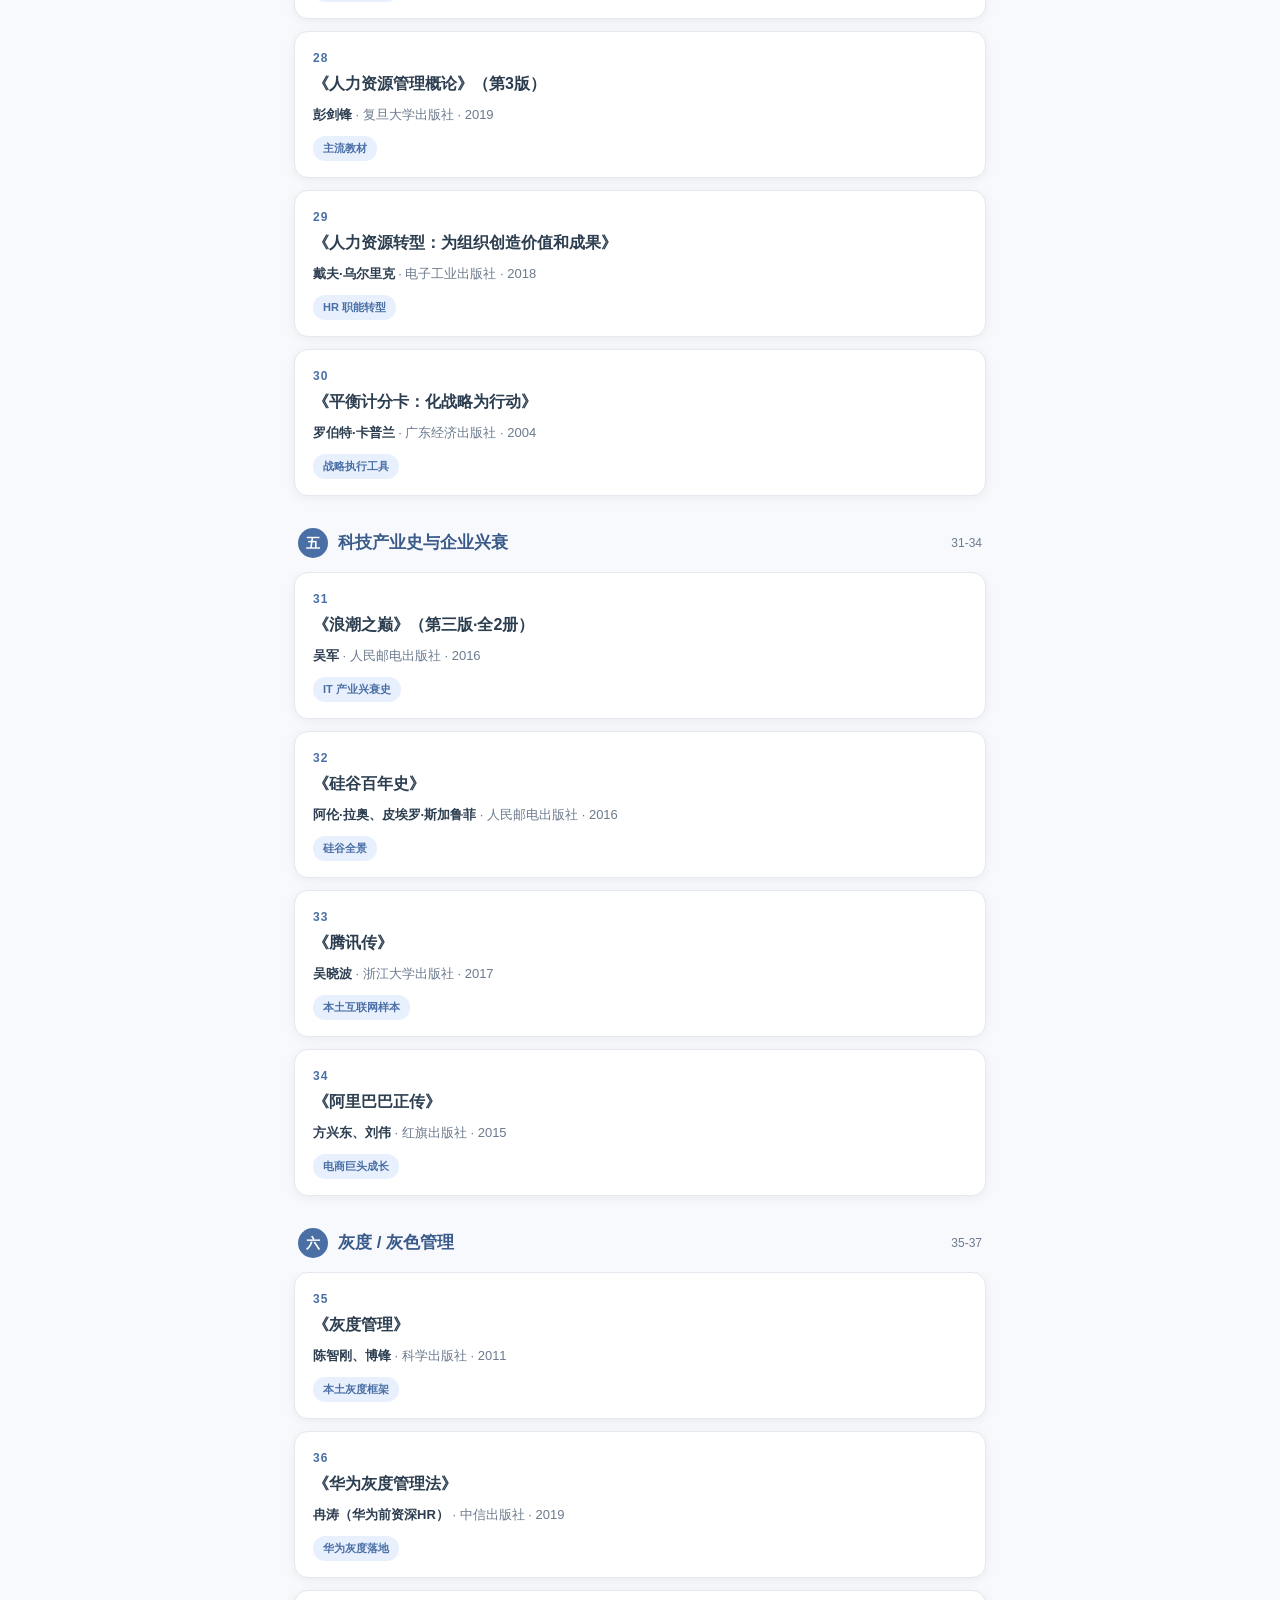
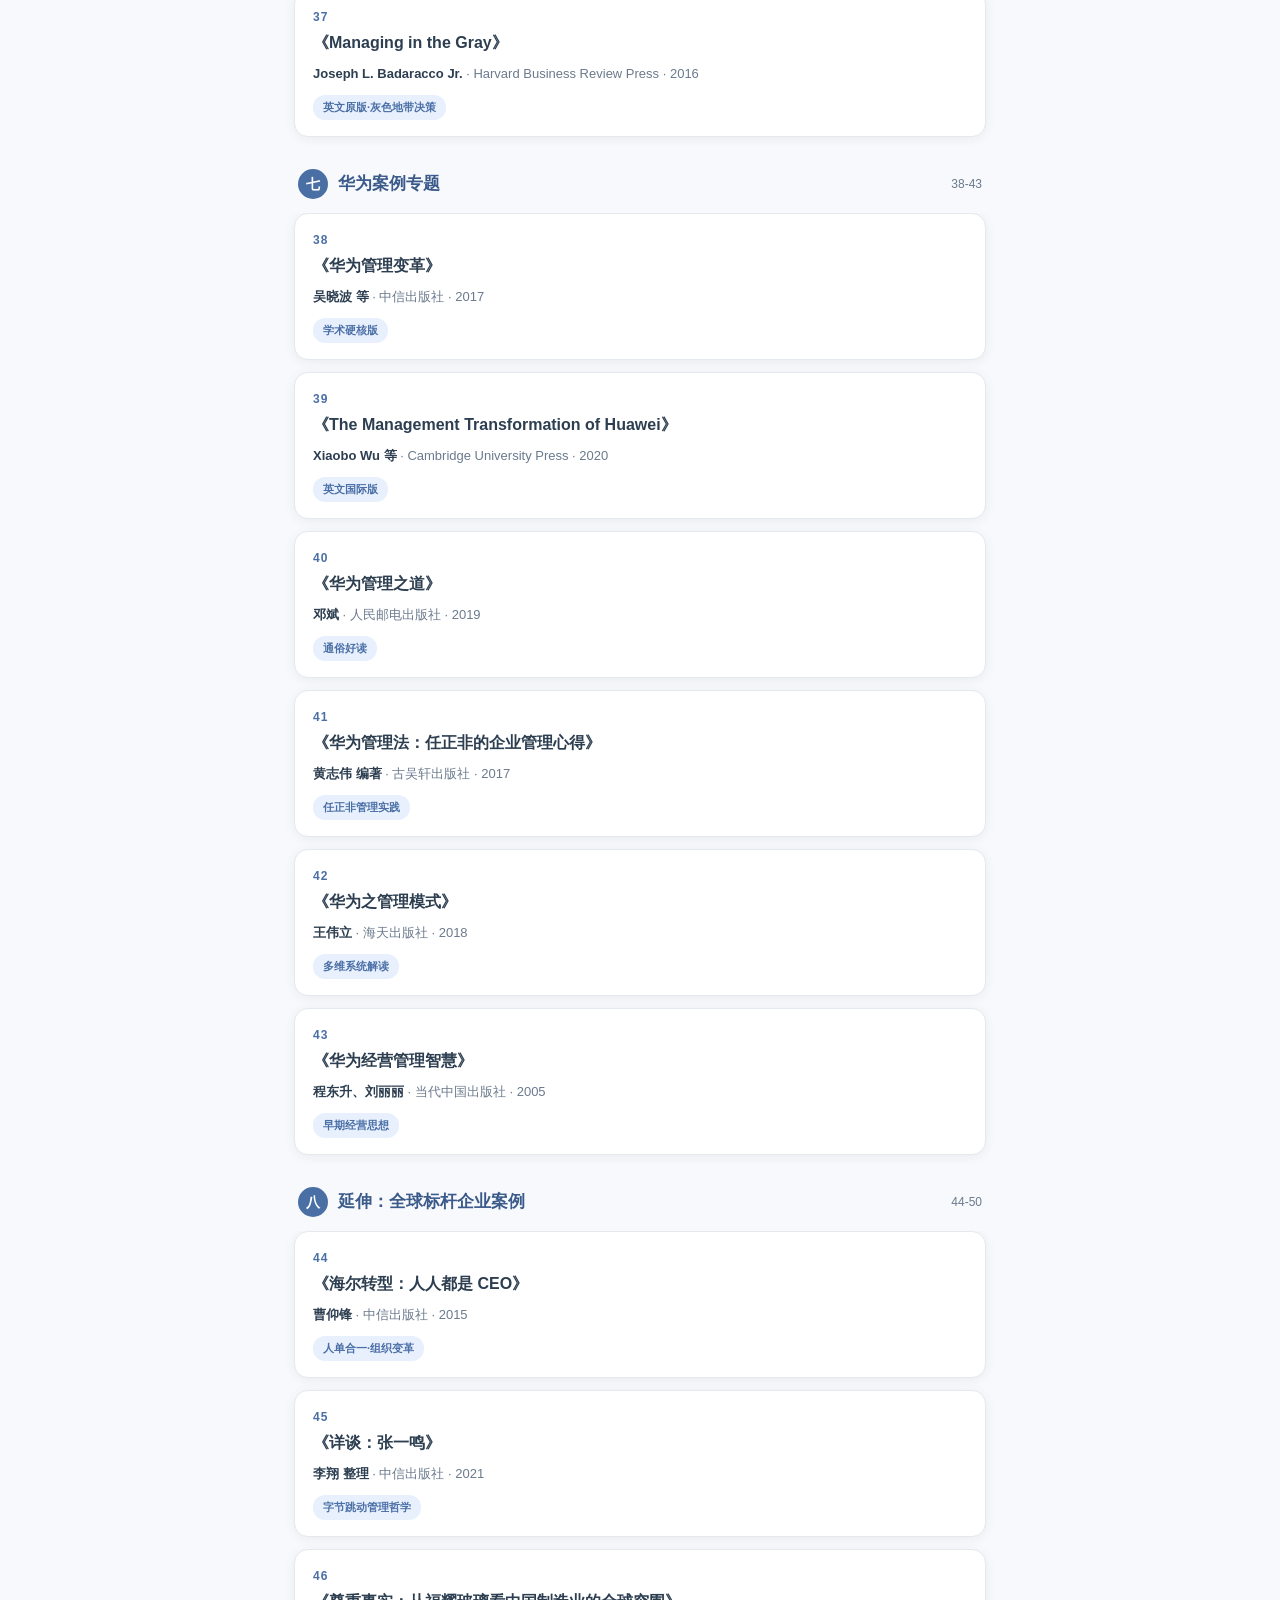
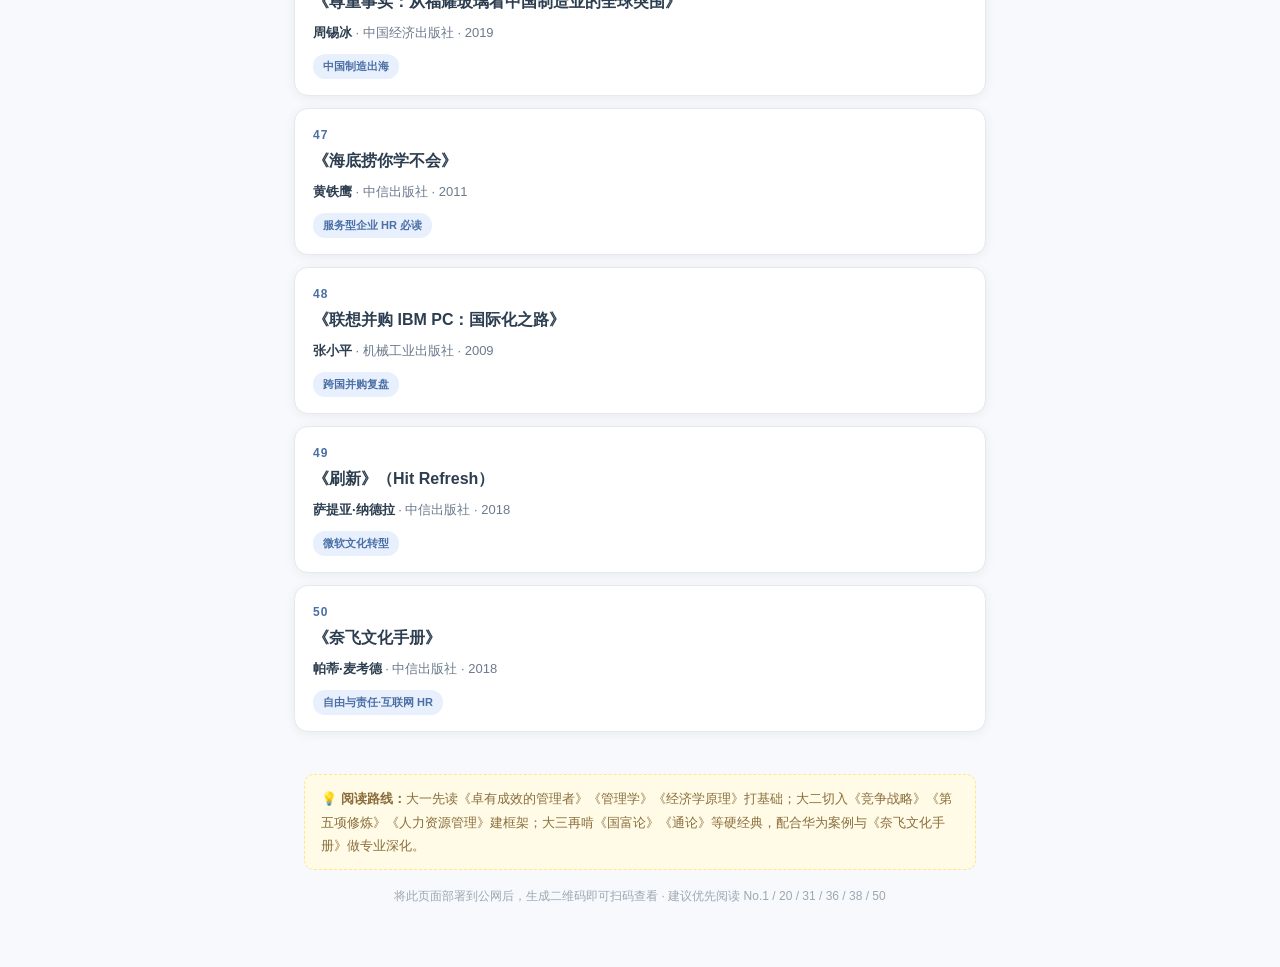
==== commit 02b10688: "Add files via upload" ====
--- a/booklist.html
+++ b/booklist.html
@@ -76,16 +76,17 @@
 <div class="wrap">
 
   <div class="hero">
-    <div class="badge"> 拓 展 阅 读</div>
-    <h1>经典管理·经济书单</h1>
-    <p>50 多本经典 + 案例，构建你的管理知识图谱</p>
+    <div class="badge">商 学 院 · 拓 展 阅 读</div>
+    <h1>经典管理·经济·HR 书单</h1>
+    <p>50 本经典 + 案例，构建你的管理知识图谱</p>
     <div class="meta">
       <span>📚 50 本书</span>
       <span>🎯 4 大模块</span>
-     </div>
-  </div>
-
-  <div class="intro">适合商学院大学生的阅读清单，分「理论基石」与「案例专题」两部分。</div>
+      <span>📱 手机友好</span>
+    </div>
+  </div>
+
+  <div class="intro">适合商学院大学生的阅读清单，分「理论基石」与「案例专题」两部分，扫码即可随时查阅。</div>
 
   <!-- ===== 第一部分：理论基石 ===== -->
   <div class="group">
@@ -226,7 +227,7 @@
 
   <!-- ===== 第二部分：案例专题 ===== -->
   <div class="group">
-    <div class="group-title"><span class="num">五</span>科技产业史与企业兴衰<small>31-35</small></div>
+    <div class="group-title"><span class="num">五</span>科技产业史与企业兴衰<small>31-34</small></div>
 
     <div class="book"><div class="idx">31</div><h3>《浪潮之巅》（第三版·全2册）</h3>
       <div class="info"><span class="author">吴军</span> · 人民邮电出版社 · 2016</div>
@@ -243,23 +244,26 @@
     <div class="book"><div class="idx">34</div><h3>《阿里巴巴正传》</h3>
       <div class="info"><span class="author">方兴东、刘伟</span> · 红旗出版社 · 2015</div>
       <span class="tag">电商巨头成长</span></div>
-  
- <div class="book"><div class="idx">35</div><h3>《Managing in the Gray》</h3>
+  </div>
+
+  <div class="group">
+    <div class="group-title"><span class="num">六</span>灰度 / 灰色管理<small>35-37</small></div>
+
+    <div class="book"><div class="idx">35</div><h3>《灰度管理》</h3>
+      <div class="info"><span class="author">陈智刚、博锋</span> · 科学出版社 · 2011</div>
+      <span class="tag">本土灰度框架</span></div>
+
+    <div class="book"><div class="idx">36</div><h3>《华为灰度管理法》</h3>
+      <div class="info"><span class="author">冉涛（华为前资深HR）</span> · 中信出版社 · 2019</div>
+      <span class="tag">华为灰度落地</span></div>
+
+    <div class="book"><div class="idx">37</div><h3>《Managing in the Gray》</h3>
       <div class="info"><span class="author">Joseph L. Badaracco Jr.</span> · Harvard Business Review Press · 2016</div>
       <span class="tag">英文原版·灰色地带决策</span></div>
-
-<div class="book"><div class="idx">36</div><h3>《史蒂夫·乔布斯传》</h3>
-      <div class="info"><span class="author">沃尔特·艾萨克森（Walter Isaacson）</span> · 中信出版社 · 2011</div>
-      <span class="tag">科技发展与创新传奇</span></div>
-
-<div class="book"><div class="idx">37</div><h3>《谁说大象不能跳舞？》</h3>
-      <div class="info"><span class="author">[美] 路易斯·郭士纳著 ，张秀琴、音正权 等译</span> · 中信出版社 · 2003</div>
-      <span class="tag">大企业转型的危与机</span></div>
-
-</div>
-
-    <div class="group">
-    <div class="group-title"><span class="num">六</span>华为案例专题<small>38-45</small></div>
+  </div>
+
+  <div class="group">
+    <div class="group-title"><span class="num">七</span>华为案例专题<small>38-43</small></div>
 
     <div class="book"><div class="idx">38</div><h3>《华为管理变革》</h3>
       <div class="info"><span class="author">吴晓波 等</span> · 中信出版社 · 2017</div>
@@ -284,20 +288,20 @@
     <div class="book"><div class="idx">43</div><h3>《华为经营管理智慧》</h3>
       <div class="info"><span class="author">程东升、刘丽丽</span> · 当代中国出版社 · 2005</div>
       <span class="tag">早期经营思想</span></div>
-
-   <div class="book"><div class="idx">44</div><h3>《灰度管理》</h3>
-      <div class="info"><span class="author">陈智刚、博锋</span> · 科学出版社 · 2011</div>
-      <span class="tag">本土灰度框架</span></div>
-
-    <div class="book"><div class="idx">45</div><h3>《华为灰度管理法》</h3>
-      <div class="info"><span class="author">冉涛（华为前资深HR）</span> · 中信出版社 · 2019</div>
-      <span class="tag">华为灰度落地</span></div>
-  </div>
-
-  <div class="group">
-    <div class="group-title"><span class="num">七</span>延伸：标杆企业案例<small>46-52</small></div>
-
-        <div class="book"><div class="idx">46</div><h3>《尊重事实：从福耀玻璃看中国制造业的全球突围》</h3>
+  </div>
+
+  <div class="group">
+    <div class="group-title"><span class="num">八</span>延伸：全球标杆企业案例<small>44-50</small></div>
+
+    <div class="book"><div class="idx">44</div><h3>《海尔转型：人人都是 CEO》</h3>
+      <div class="info"><span class="author">曹仰锋</span> · 中信出版社 · 2015</div>
+      <span class="tag">人单合一·组织变革</span></div>
+
+    <div class="book"><div class="idx">45</div><h3>《详谈：张一鸣》</h3>
+      <div class="info"><span class="author">李翔 整理</span> · 中信出版社 · 2021</div>
+      <span class="tag">字节跳动管理哲学</span></div>
+
+    <div class="book"><div class="idx">46</div><h3>《尊重事实：从福耀玻璃看中国制造业的全球突围》</h3>
       <div class="info"><span class="author">周锡冰</span> · 中国经济出版社 · 2019</div>
       <span class="tag">中国制造出海</span></div>
 
@@ -316,21 +320,15 @@
     <div class="book"><div class="idx">50</div><h3>《奈飞文化手册》</h3>
       <div class="info"><span class="author">帕蒂·麦考德</span> · 中信出版社 · 2018</div>
       <span class="tag">自由与责任·互联网 HR</span></div>
-
-    <div class="book"><div class="idx">51</div><h3>《海尔转型：人人都是 CEO》</h3>
-      <div class="info"><span class="author">曹仰锋</span> · 中信出版社 · 2015</div>
-      <span class="tag">人单合一·组织变革</span></div>
-
-    <div class="book"><div class="idx">52</div><h3>《详谈：张一鸣》</h3>
-      <div class="info"><span class="author">李翔 整理</span> · 中信出版社 · 2021</div>
-      <span class="tag">字节跳动管理哲学</span></div>
   </div>
 
   <div class="footer">
     <div class="tip">
-      <b>💡读万卷书，行万里路 。
+      <b>💡 阅读路线：</b>大一先读《卓有成效的管理者》《管理学》《经济学原理》打基础；大二切入《竞争战略》《第五项修炼》《人力资源管理》建框架；大三再啃《国富论》《通论》等硬经典，配合华为案例与《奈飞文化手册》做专业深化。
     </div>
-  
+    <div class="qrcode-note">
+      将此页面部署到公网后，生成二维码即可扫码查看 · 建议优先阅读 No.1 / 20 / 31 / 36 / 38 / 50
+    </div>
   </div>
 
 </div>
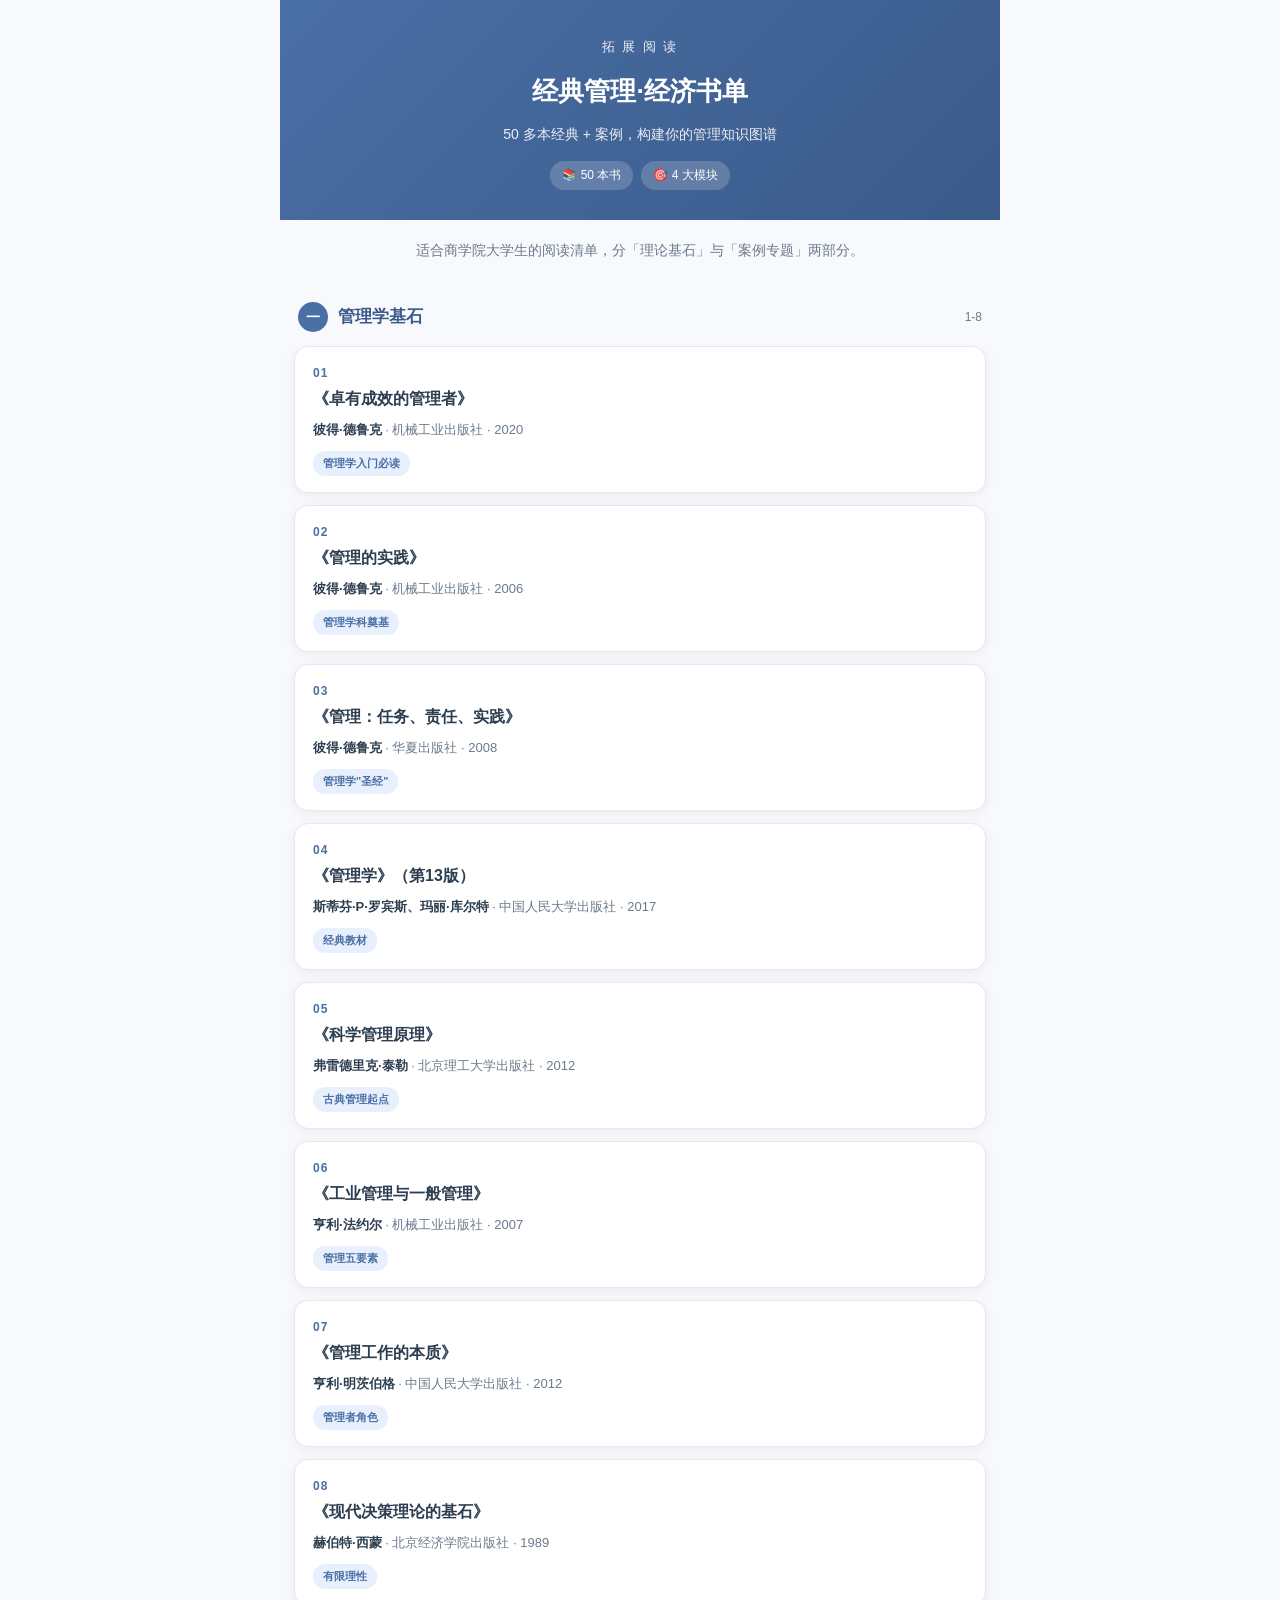
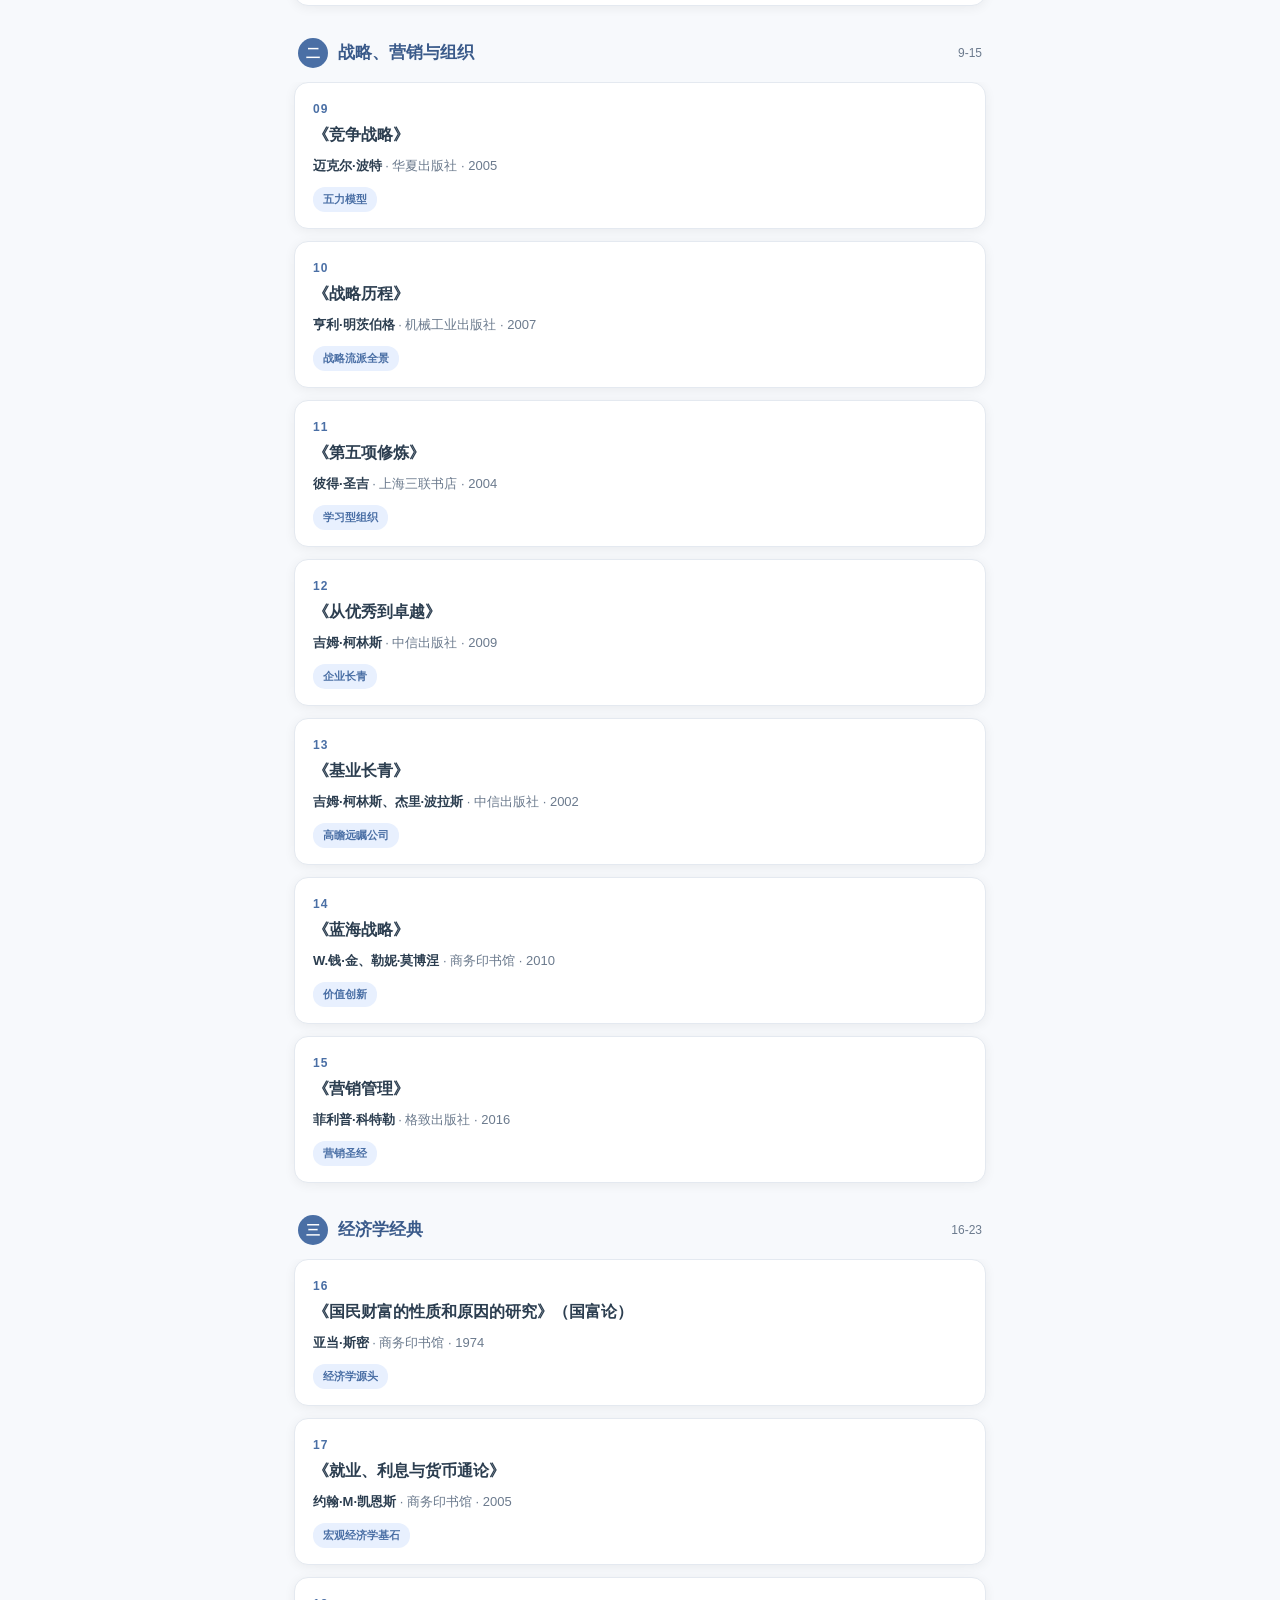
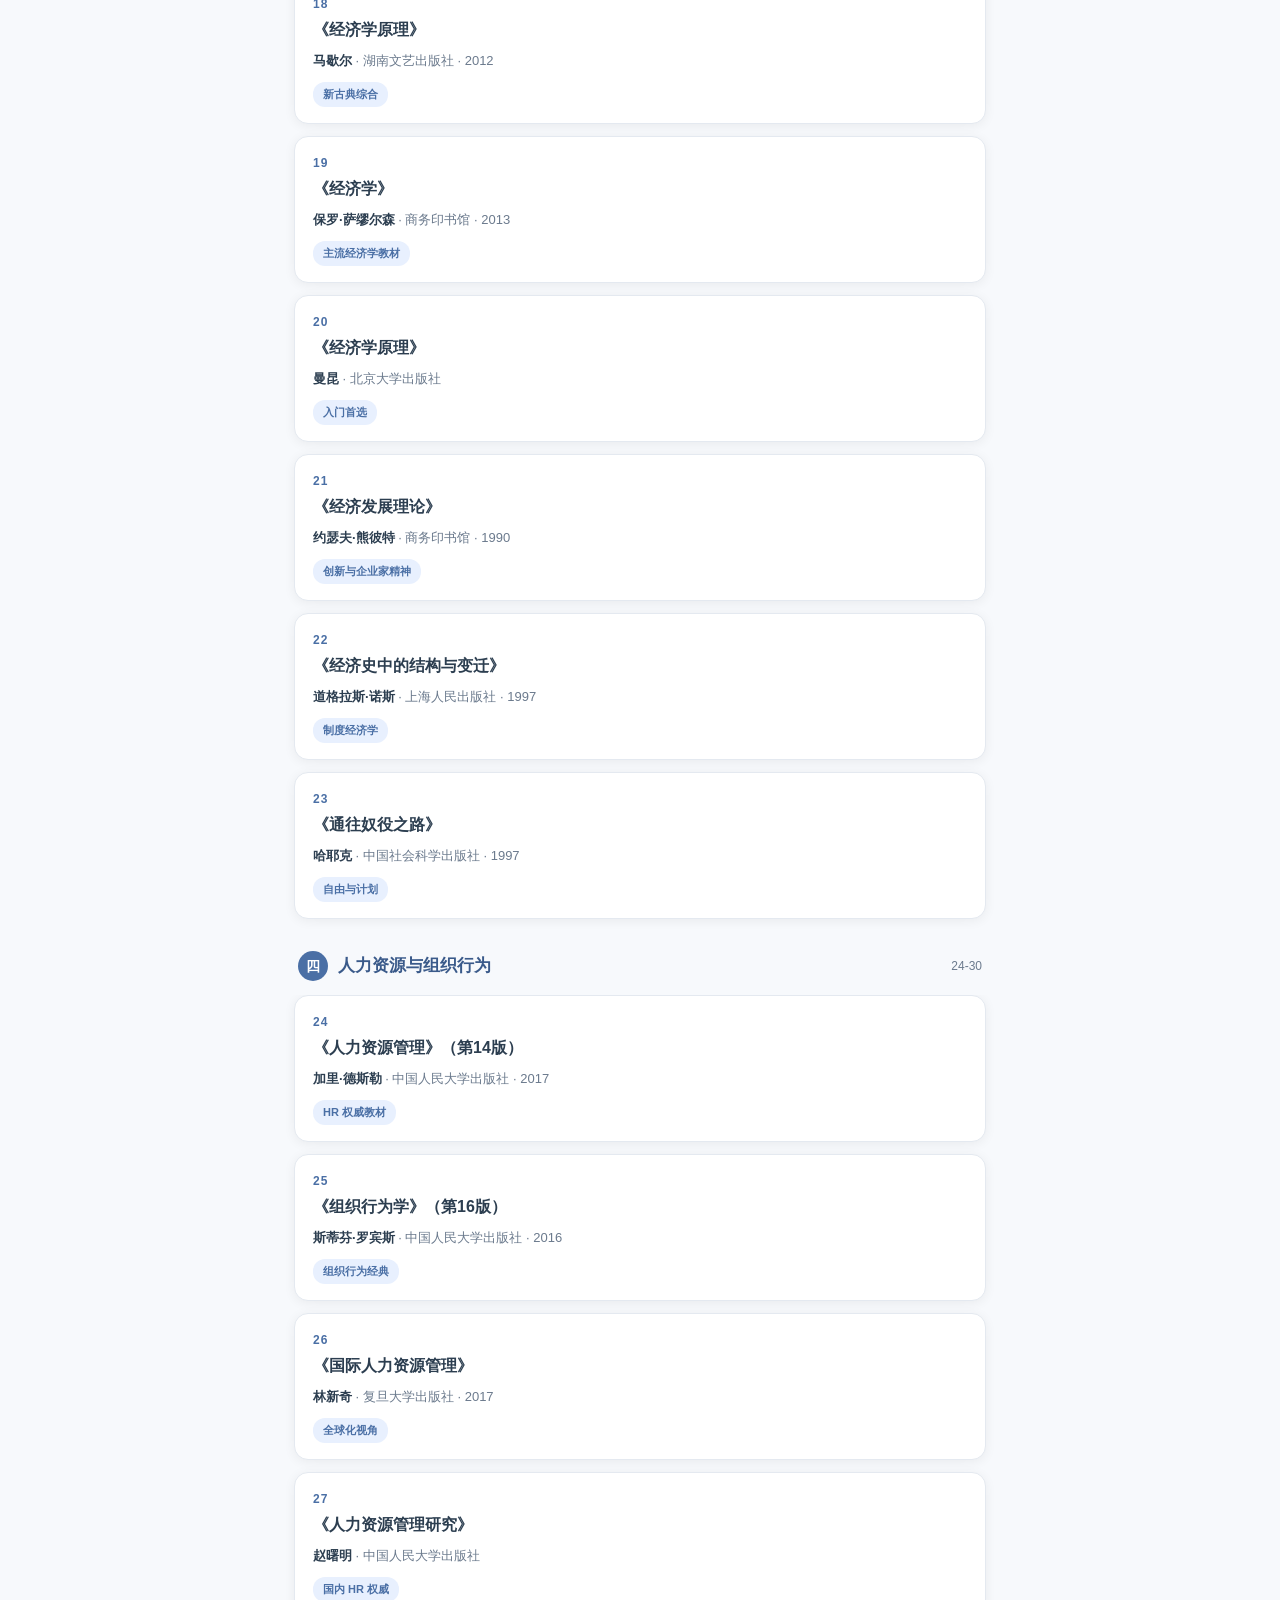
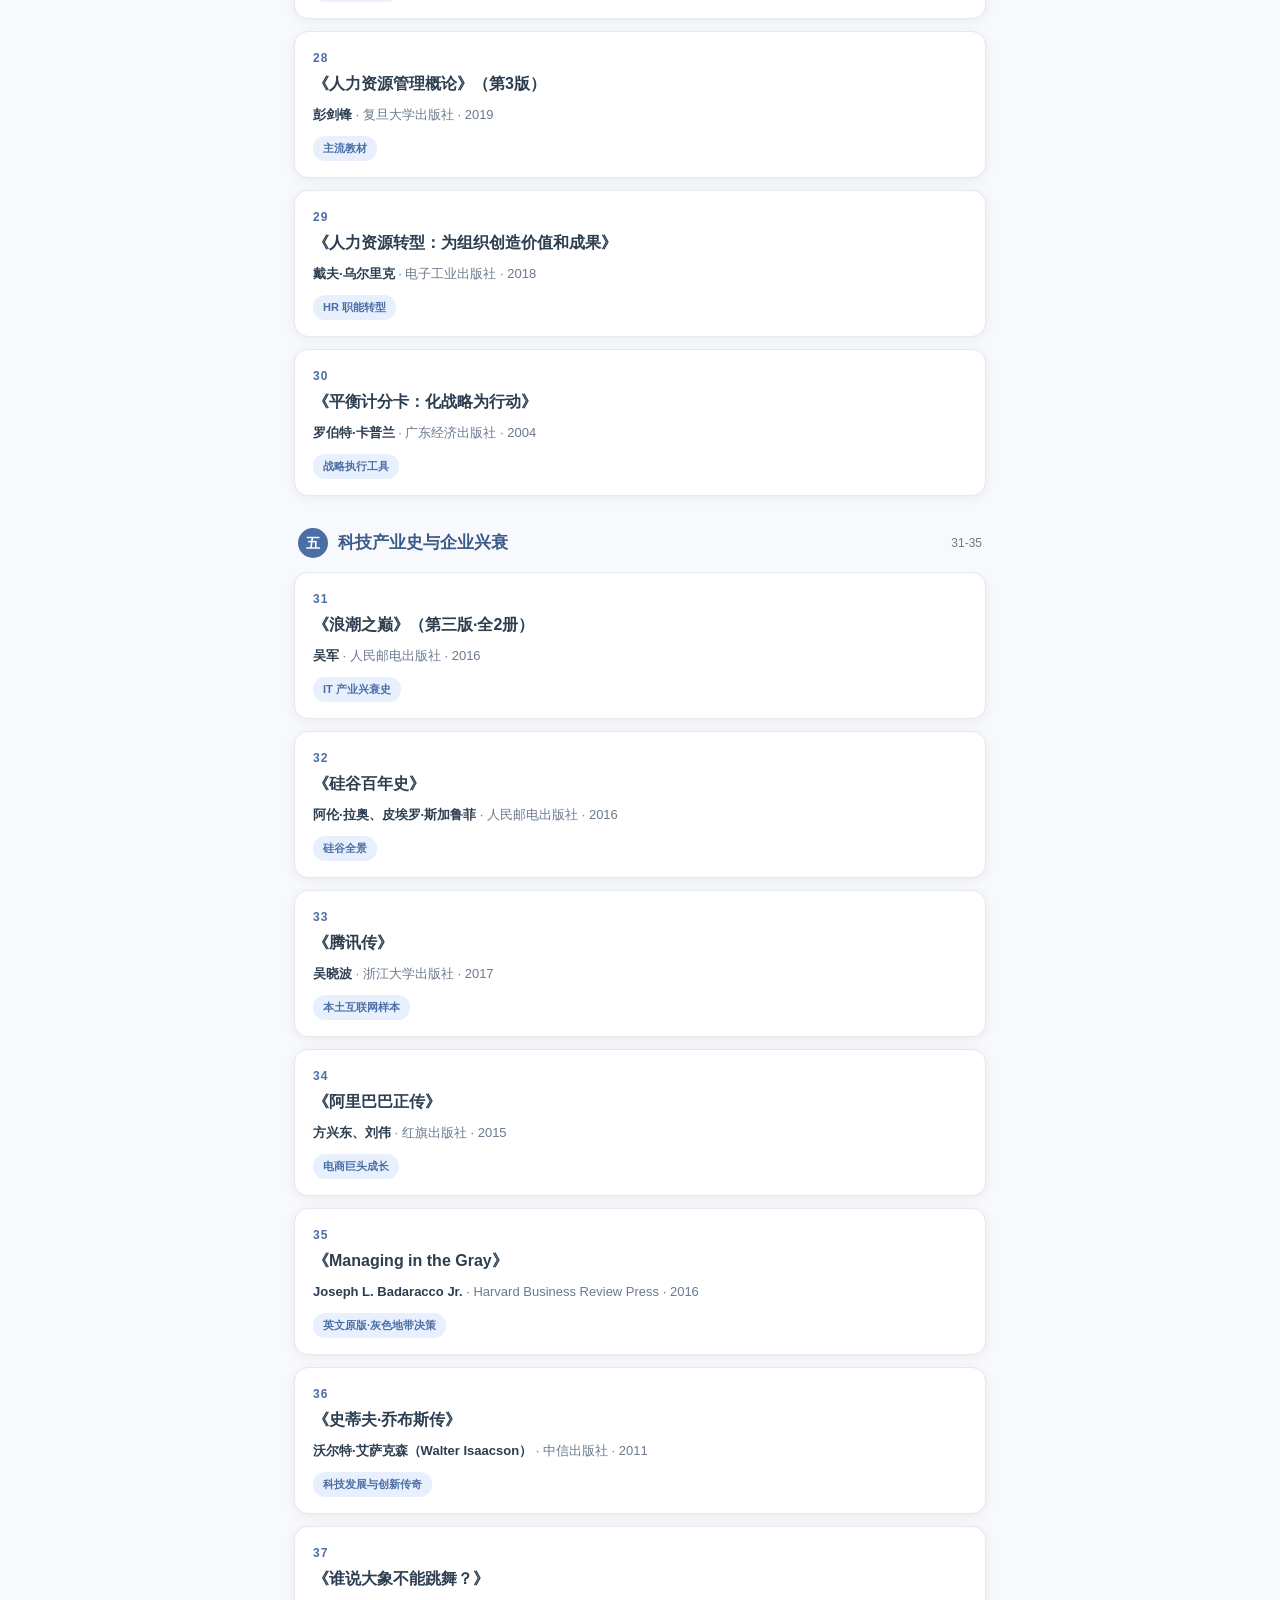
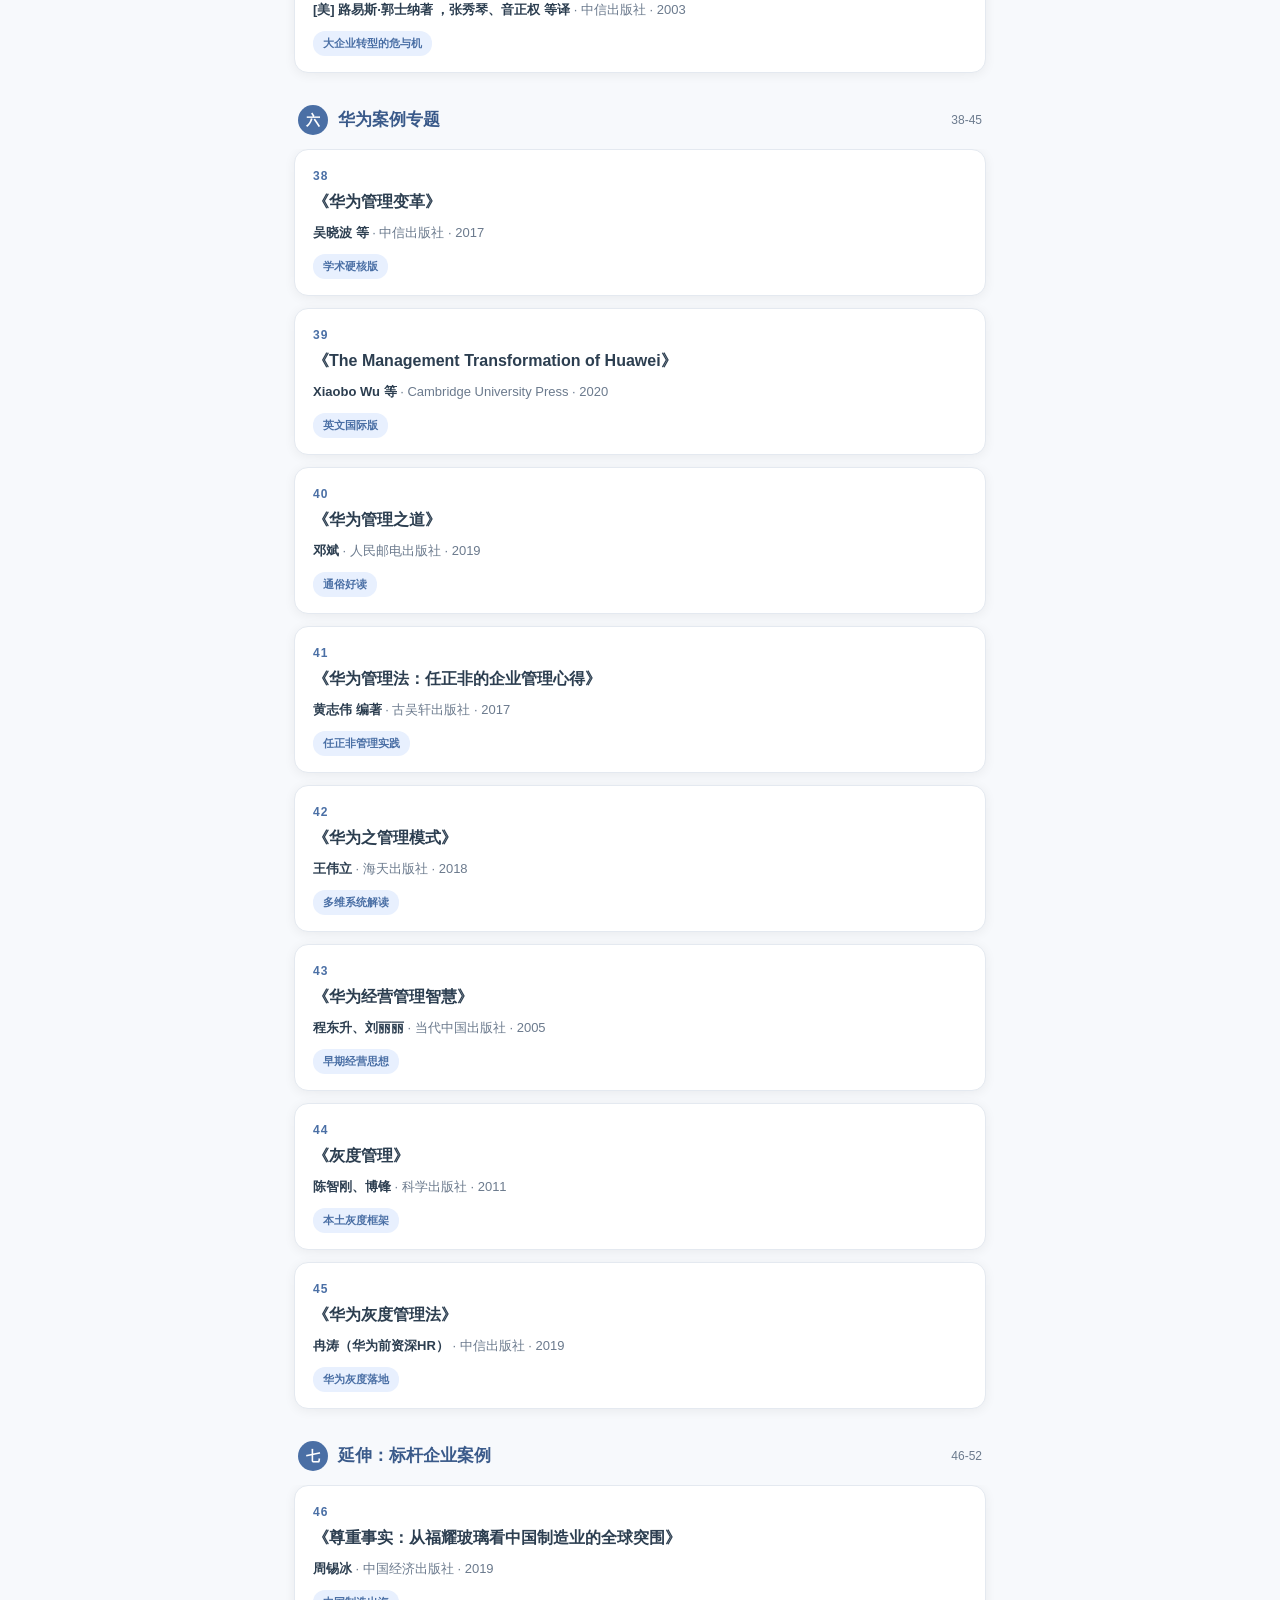
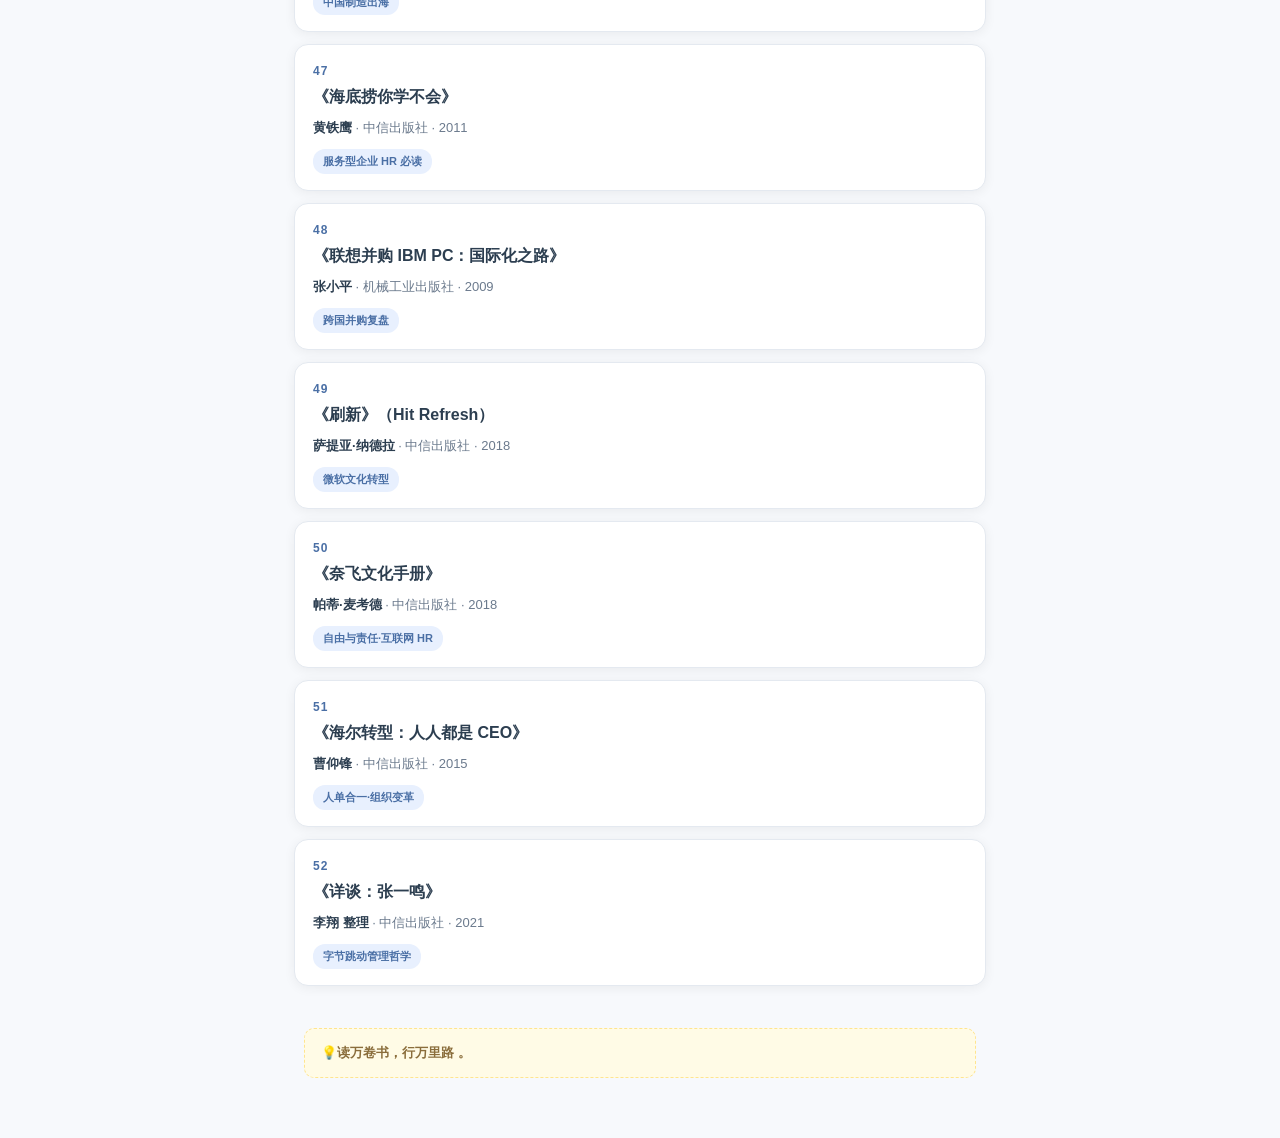
==== commit e03f4b43: "Add files via upload" ====
--- a/booklist.html
+++ b/booklist.html
@@ -76,17 +76,16 @@
 <div class="wrap">
 
   <div class="hero">
-    <div class="badge">商 学 院 · 拓 展 阅 读</div>
-    <h1>经典管理·经济·HR 书单</h1>
-    <p>50 本经典 + 案例，构建你的管理知识图谱</p>
+    <div class="badge"> 拓 展 阅 读</div>
+    <h1>经典管理·经济书单</h1>
+    <p>50 多本经典 + 案例，构建你的管理知识图谱</p>
     <div class="meta">
       <span>📚 50 本书</span>
       <span>🎯 4 大模块</span>
-      <span>📱 手机友好</span>
-    </div>
-  </div>
-
-  <div class="intro">适合商学院大学生的阅读清单，分「理论基石」与「案例专题」两部分，扫码即可随时查阅。</div>
+     </div>
+  </div>
+
+  <div class="intro">适合商学院大学生的阅读清单，分「理论基石」与「案例专题」两部分。</div>
 
   <!-- ===== 第一部分：理论基石 ===== -->
   <div class="group">
@@ -227,7 +226,7 @@
 
   <!-- ===== 第二部分：案例专题 ===== -->
   <div class="group">
-    <div class="group-title"><span class="num">五</span>科技产业史与企业兴衰<small>31-34</small></div>
+    <div class="group-title"><span class="num">五</span>科技产业史与企业兴衰<small>31-35</small></div>
 
     <div class="book"><div class="idx">31</div><h3>《浪潮之巅》（第三版·全2册）</h3>
       <div class="info"><span class="author">吴军</span> · 人民邮电出版社 · 2016</div>
@@ -244,26 +243,23 @@
     <div class="book"><div class="idx">34</div><h3>《阿里巴巴正传》</h3>
       <div class="info"><span class="author">方兴东、刘伟</span> · 红旗出版社 · 2015</div>
       <span class="tag">电商巨头成长</span></div>
-  </div>
-
-  <div class="group">
-    <div class="group-title"><span class="num">六</span>灰度 / 灰色管理<small>35-37</small></div>
-
-    <div class="book"><div class="idx">35</div><h3>《灰度管理》</h3>
-      <div class="info"><span class="author">陈智刚、博锋</span> · 科学出版社 · 2011</div>
-      <span class="tag">本土灰度框架</span></div>
-
-    <div class="book"><div class="idx">36</div><h3>《华为灰度管理法》</h3>
-      <div class="info"><span class="author">冉涛（华为前资深HR）</span> · 中信出版社 · 2019</div>
-      <span class="tag">华为灰度落地</span></div>
-
-    <div class="book"><div class="idx">37</div><h3>《Managing in the Gray》</h3>
+  
+ <div class="book"><div class="idx">35</div><h3>《Managing in the Gray》</h3>
       <div class="info"><span class="author">Joseph L. Badaracco Jr.</span> · Harvard Business Review Press · 2016</div>
       <span class="tag">英文原版·灰色地带决策</span></div>
-  </div>
-
-  <div class="group">
-    <div class="group-title"><span class="num">七</span>华为案例专题<small>38-43</small></div>
+
+<div class="book"><div class="idx">36</div><h3>《史蒂夫·乔布斯传》</h3>
+      <div class="info"><span class="author">沃尔特·艾萨克森（Walter Isaacson）</span> · 中信出版社 · 2011</div>
+      <span class="tag">科技发展与创新传奇</span></div>
+
+<div class="book"><div class="idx">37</div><h3>《谁说大象不能跳舞？》</h3>
+      <div class="info"><span class="author">[美] 路易斯·郭士纳著 ，张秀琴、音正权 等译</span> · 中信出版社 · 2003</div>
+      <span class="tag">大企业转型的危与机</span></div>
+
+</div>
+
+    <div class="group">
+    <div class="group-title"><span class="num">六</span>华为案例专题<small>38-45</small></div>
 
     <div class="book"><div class="idx">38</div><h3>《华为管理变革》</h3>
       <div class="info"><span class="author">吴晓波 等</span> · 中信出版社 · 2017</div>
@@ -288,20 +284,20 @@
     <div class="book"><div class="idx">43</div><h3>《华为经营管理智慧》</h3>
       <div class="info"><span class="author">程东升、刘丽丽</span> · 当代中国出版社 · 2005</div>
       <span class="tag">早期经营思想</span></div>
-  </div>
-
-  <div class="group">
-    <div class="group-title"><span class="num">八</span>延伸：全球标杆企业案例<small>44-50</small></div>
-
-    <div class="book"><div class="idx">44</div><h3>《海尔转型：人人都是 CEO》</h3>
-      <div class="info"><span class="author">曹仰锋</span> · 中信出版社 · 2015</div>
-      <span class="tag">人单合一·组织变革</span></div>
-
-    <div class="book"><div class="idx">45</div><h3>《详谈：张一鸣》</h3>
-      <div class="info"><span class="author">李翔 整理</span> · 中信出版社 · 2021</div>
-      <span class="tag">字节跳动管理哲学</span></div>
-
-    <div class="book"><div class="idx">46</div><h3>《尊重事实：从福耀玻璃看中国制造业的全球突围》</h3>
+
+   <div class="book"><div class="idx">44</div><h3>《灰度管理》</h3>
+      <div class="info"><span class="author">陈智刚、博锋</span> · 科学出版社 · 2011</div>
+      <span class="tag">本土灰度框架</span></div>
+
+    <div class="book"><div class="idx">45</div><h3>《华为灰度管理法》</h3>
+      <div class="info"><span class="author">冉涛（华为前资深HR）</span> · 中信出版社 · 2019</div>
+      <span class="tag">华为灰度落地</span></div>
+  </div>
+
+  <div class="group">
+    <div class="group-title"><span class="num">七</span>延伸：标杆企业案例<small>46-52</small></div>
+
+        <div class="book"><div class="idx">46</div><h3>《尊重事实：从福耀玻璃看中国制造业的全球突围》</h3>
       <div class="info"><span class="author">周锡冰</span> · 中国经济出版社 · 2019</div>
       <span class="tag">中国制造出海</span></div>
 
@@ -320,15 +316,21 @@
     <div class="book"><div class="idx">50</div><h3>《奈飞文化手册》</h3>
       <div class="info"><span class="author">帕蒂·麦考德</span> · 中信出版社 · 2018</div>
       <span class="tag">自由与责任·互联网 HR</span></div>
+
+    <div class="book"><div class="idx">51</div><h3>《海尔转型：人人都是 CEO》</h3>
+      <div class="info"><span class="author">曹仰锋</span> · 中信出版社 · 2015</div>
+      <span class="tag">人单合一·组织变革</span></div>
+
+    <div class="book"><div class="idx">52</div><h3>《详谈：张一鸣》</h3>
+      <div class="info"><span class="author">李翔 整理</span> · 中信出版社 · 2021</div>
+      <span class="tag">字节跳动管理哲学</span></div>
   </div>
 
   <div class="footer">
     <div class="tip">
-      <b>💡 阅读路线：</b>大一先读《卓有成效的管理者》《管理学》《经济学原理》打基础；大二切入《竞争战略》《第五项修炼》《人力资源管理》建框架；大三再啃《国富论》《通论》等硬经典，配合华为案例与《奈飞文化手册》做专业深化。
+      <b>💡读万卷书，行万里路 。
     </div>
-    <div class="qrcode-note">
-      将此页面部署到公网后，生成二维码即可扫码查看 · 建议优先阅读 No.1 / 20 / 31 / 36 / 38 / 50
-    </div>
+  
   </div>
 
 </div>
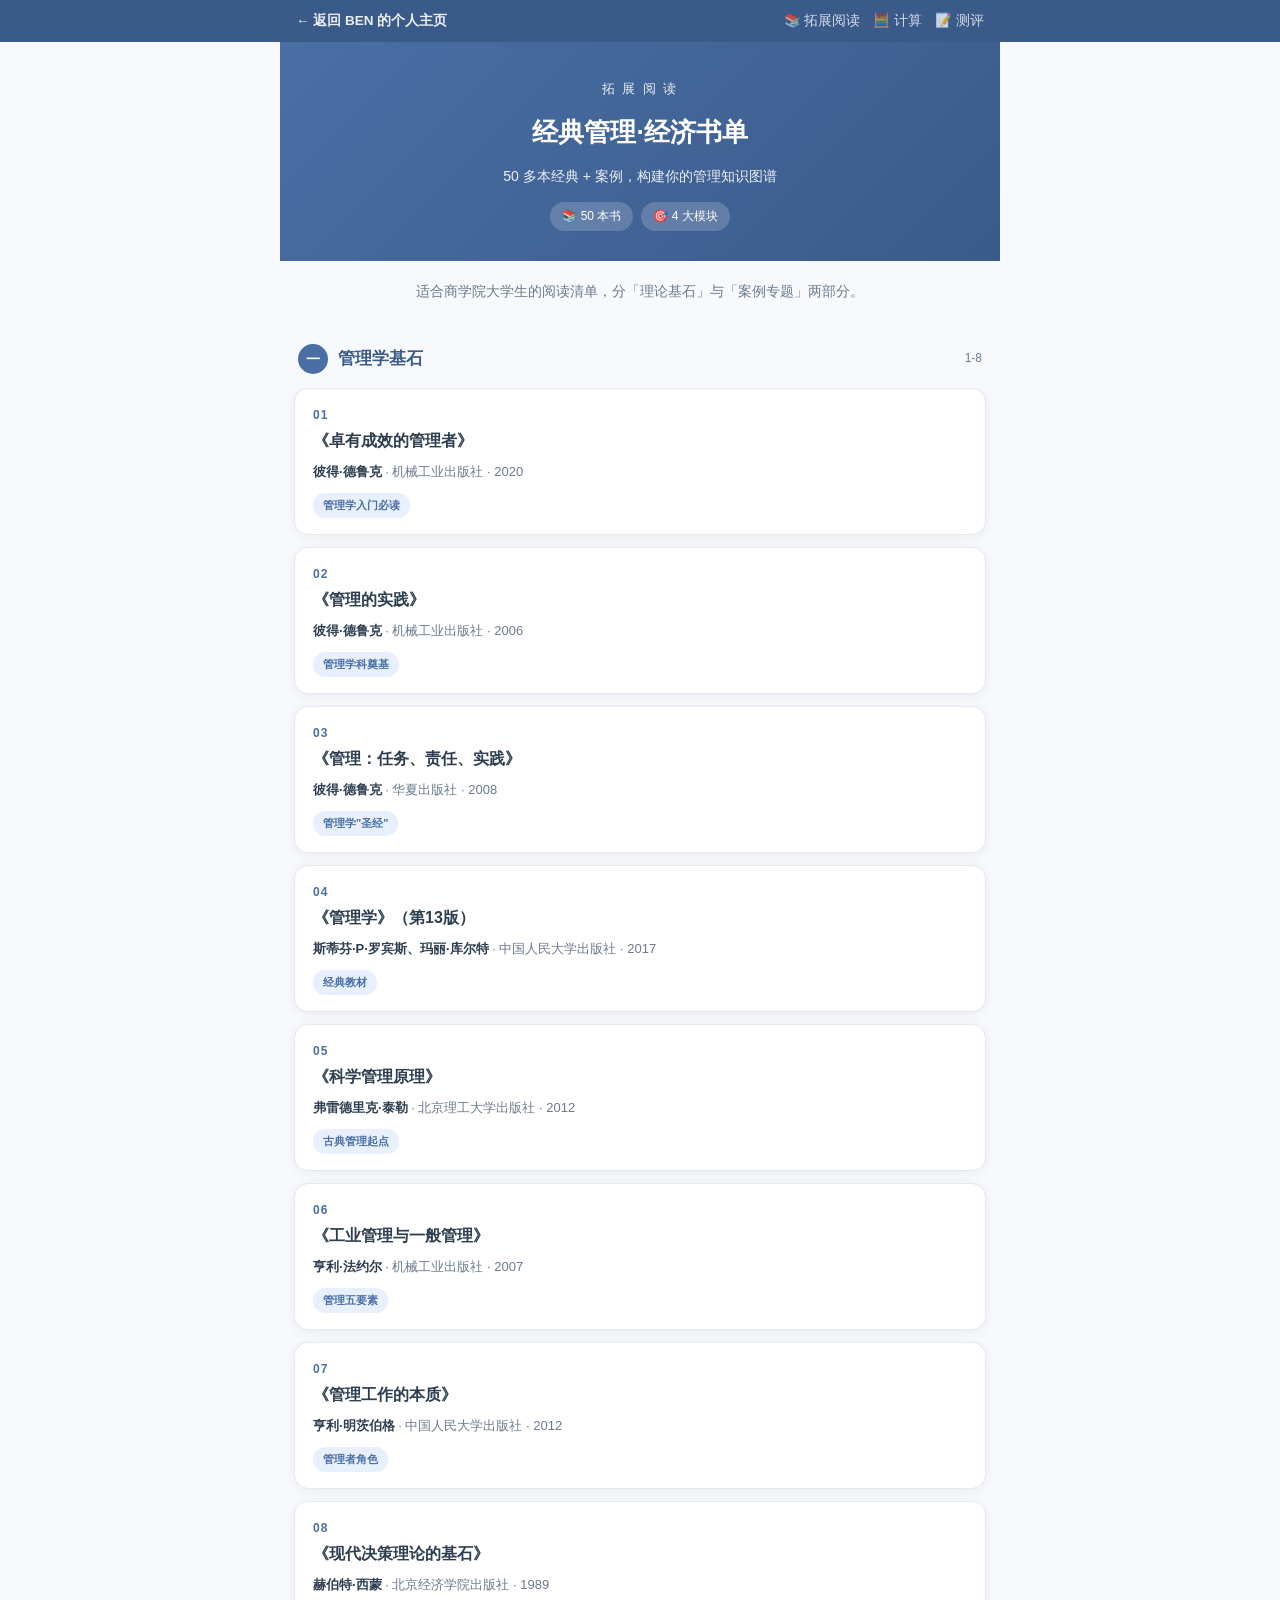
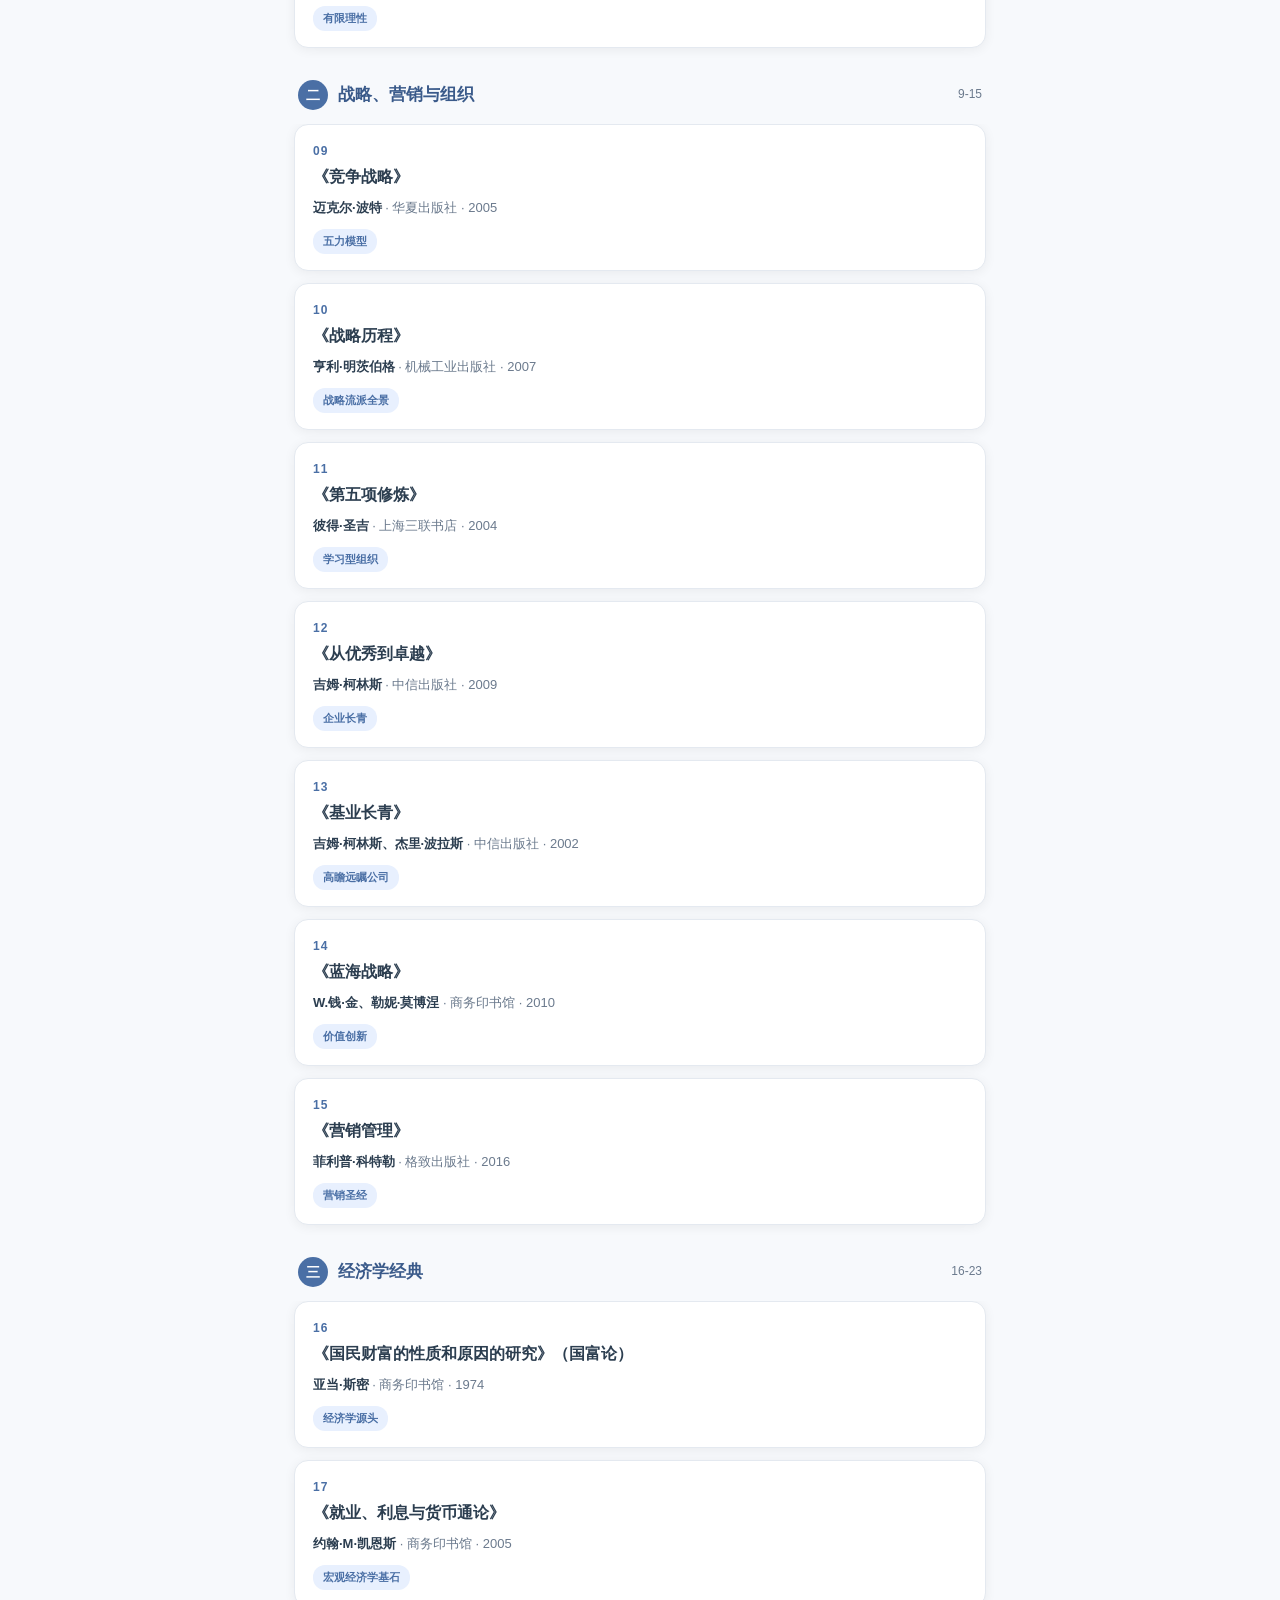
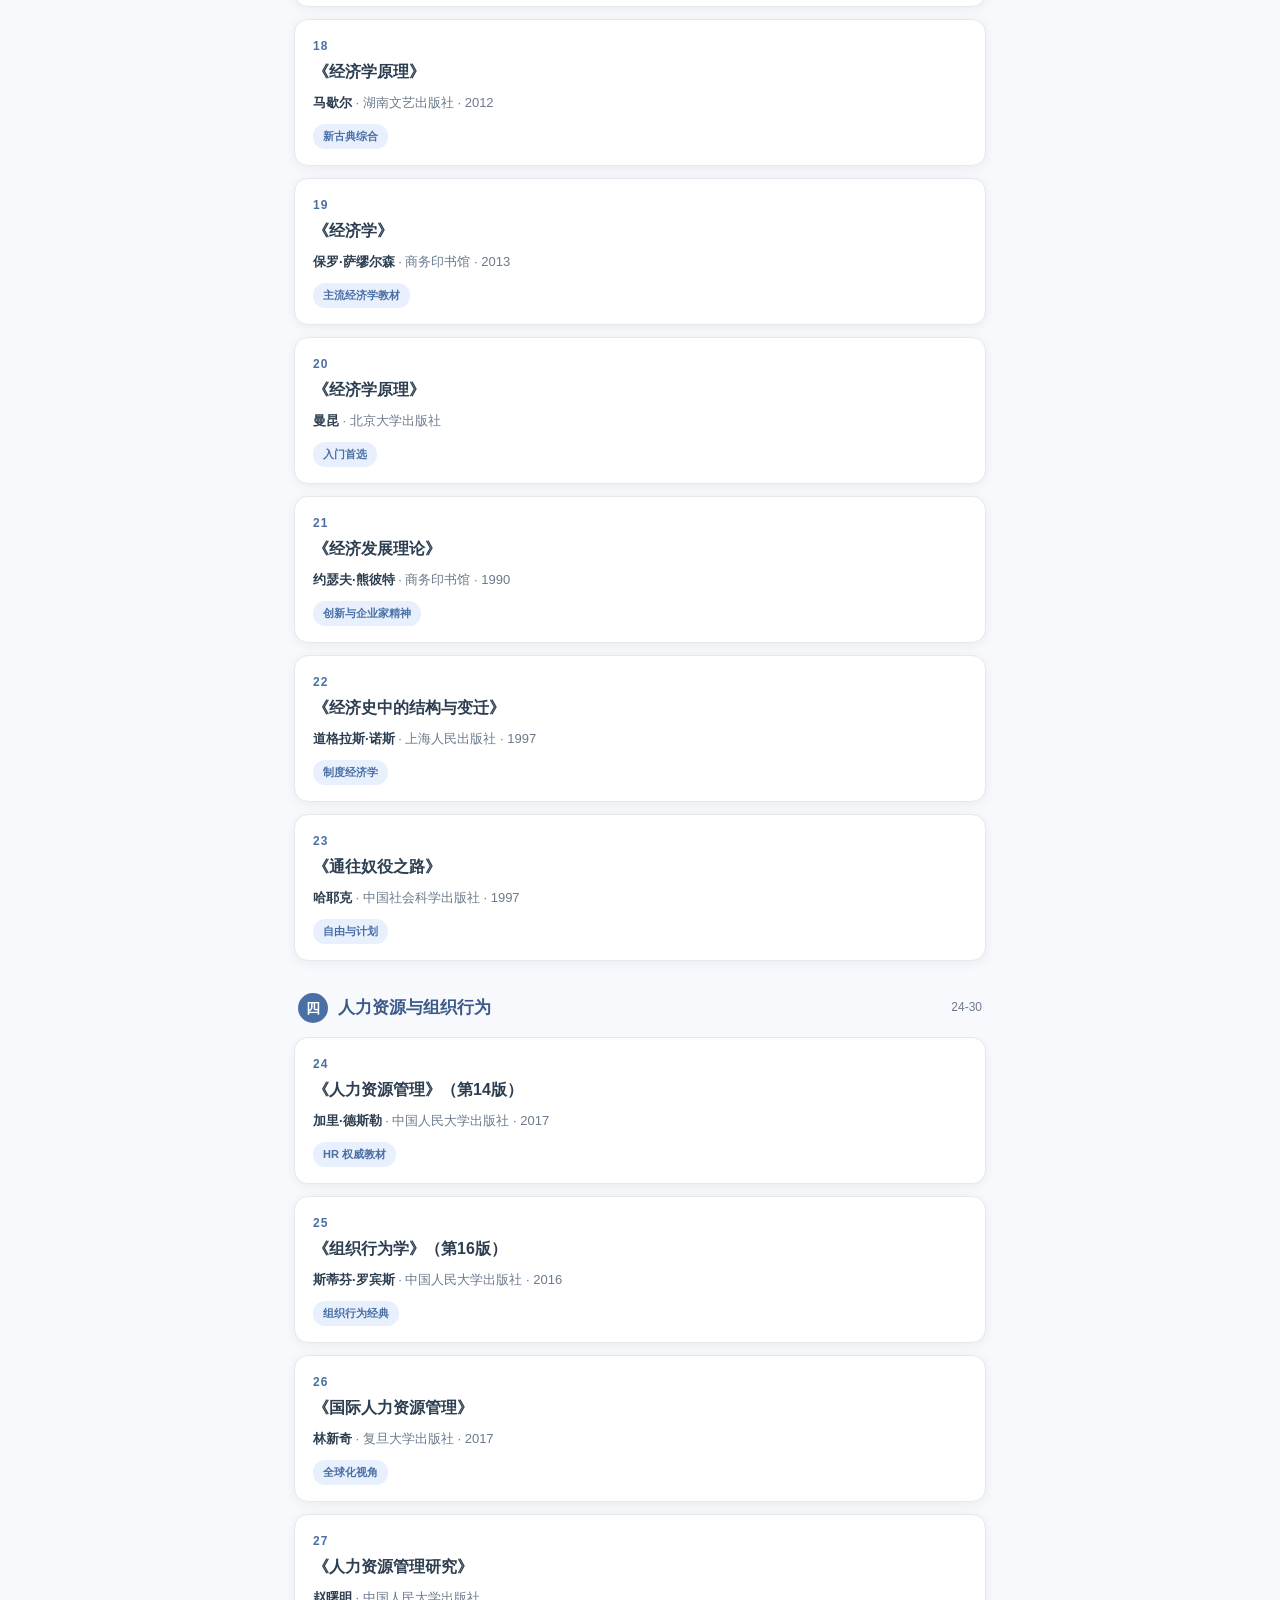
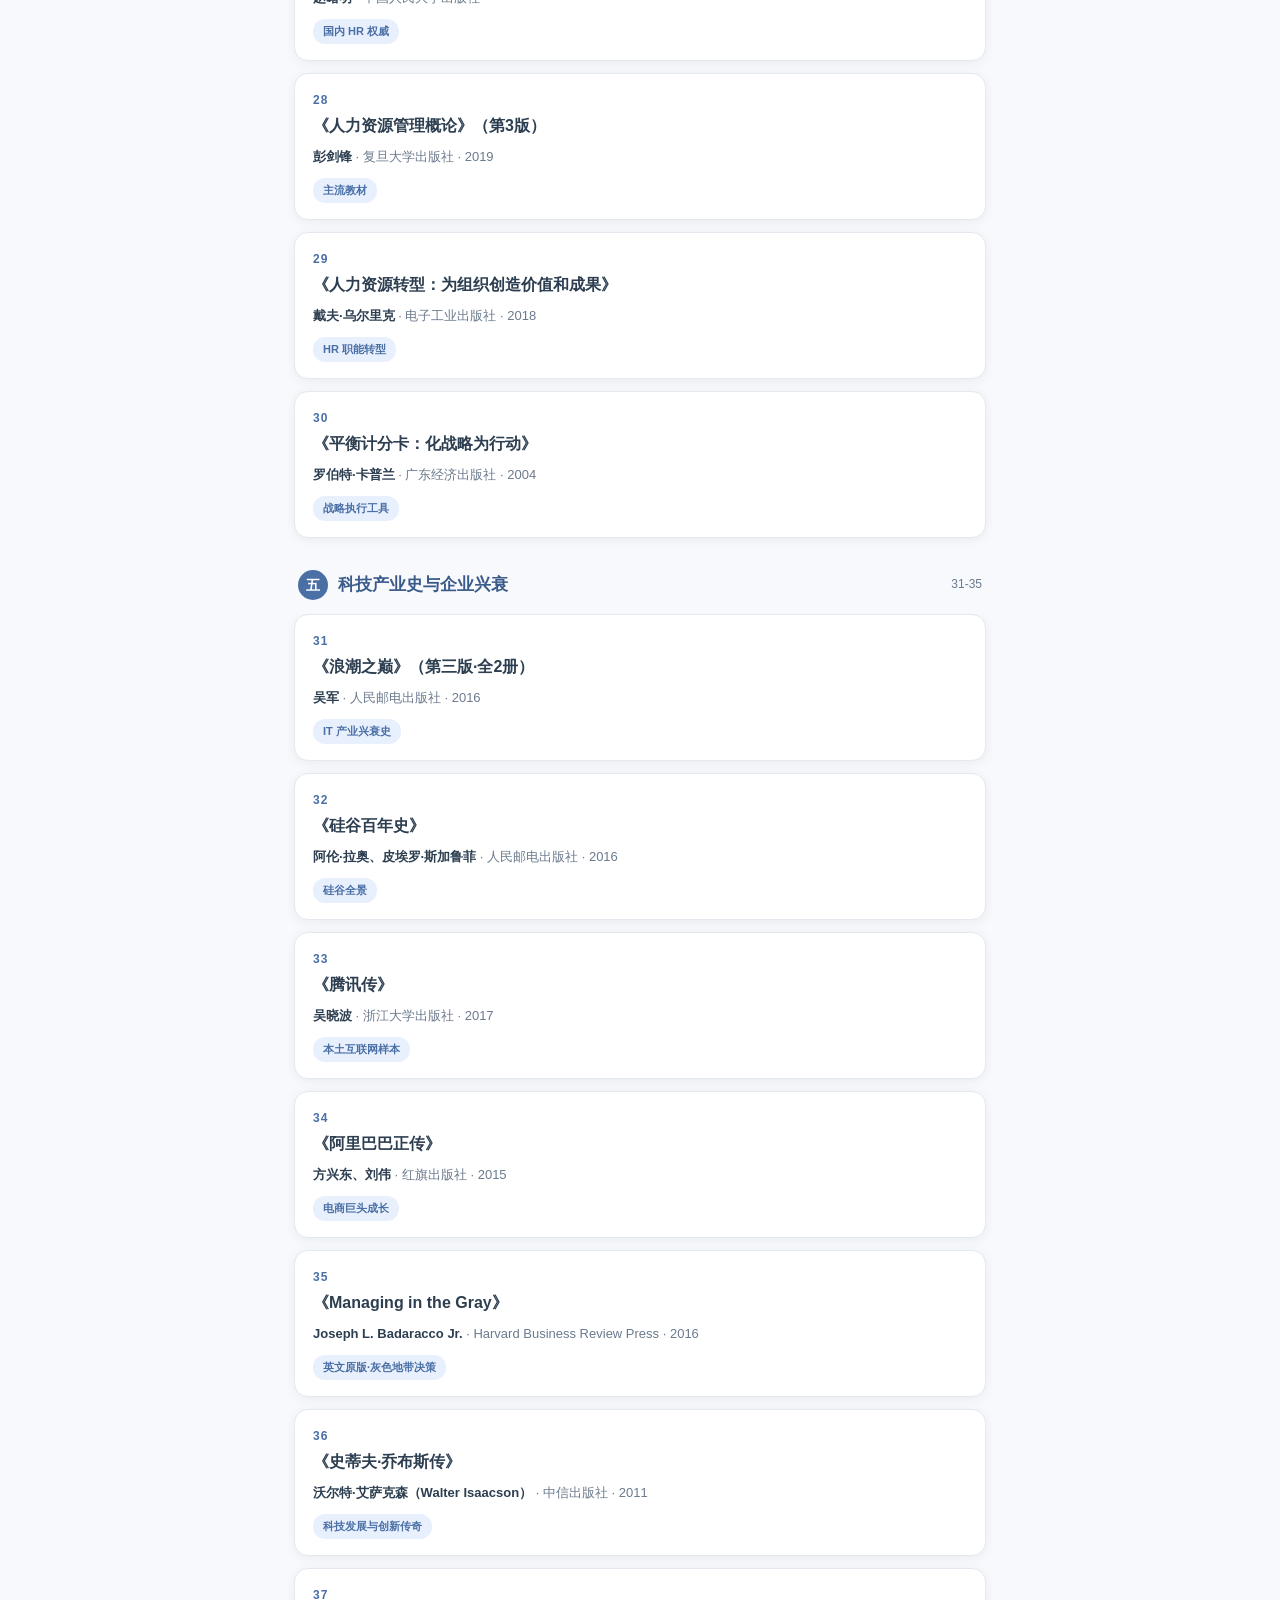
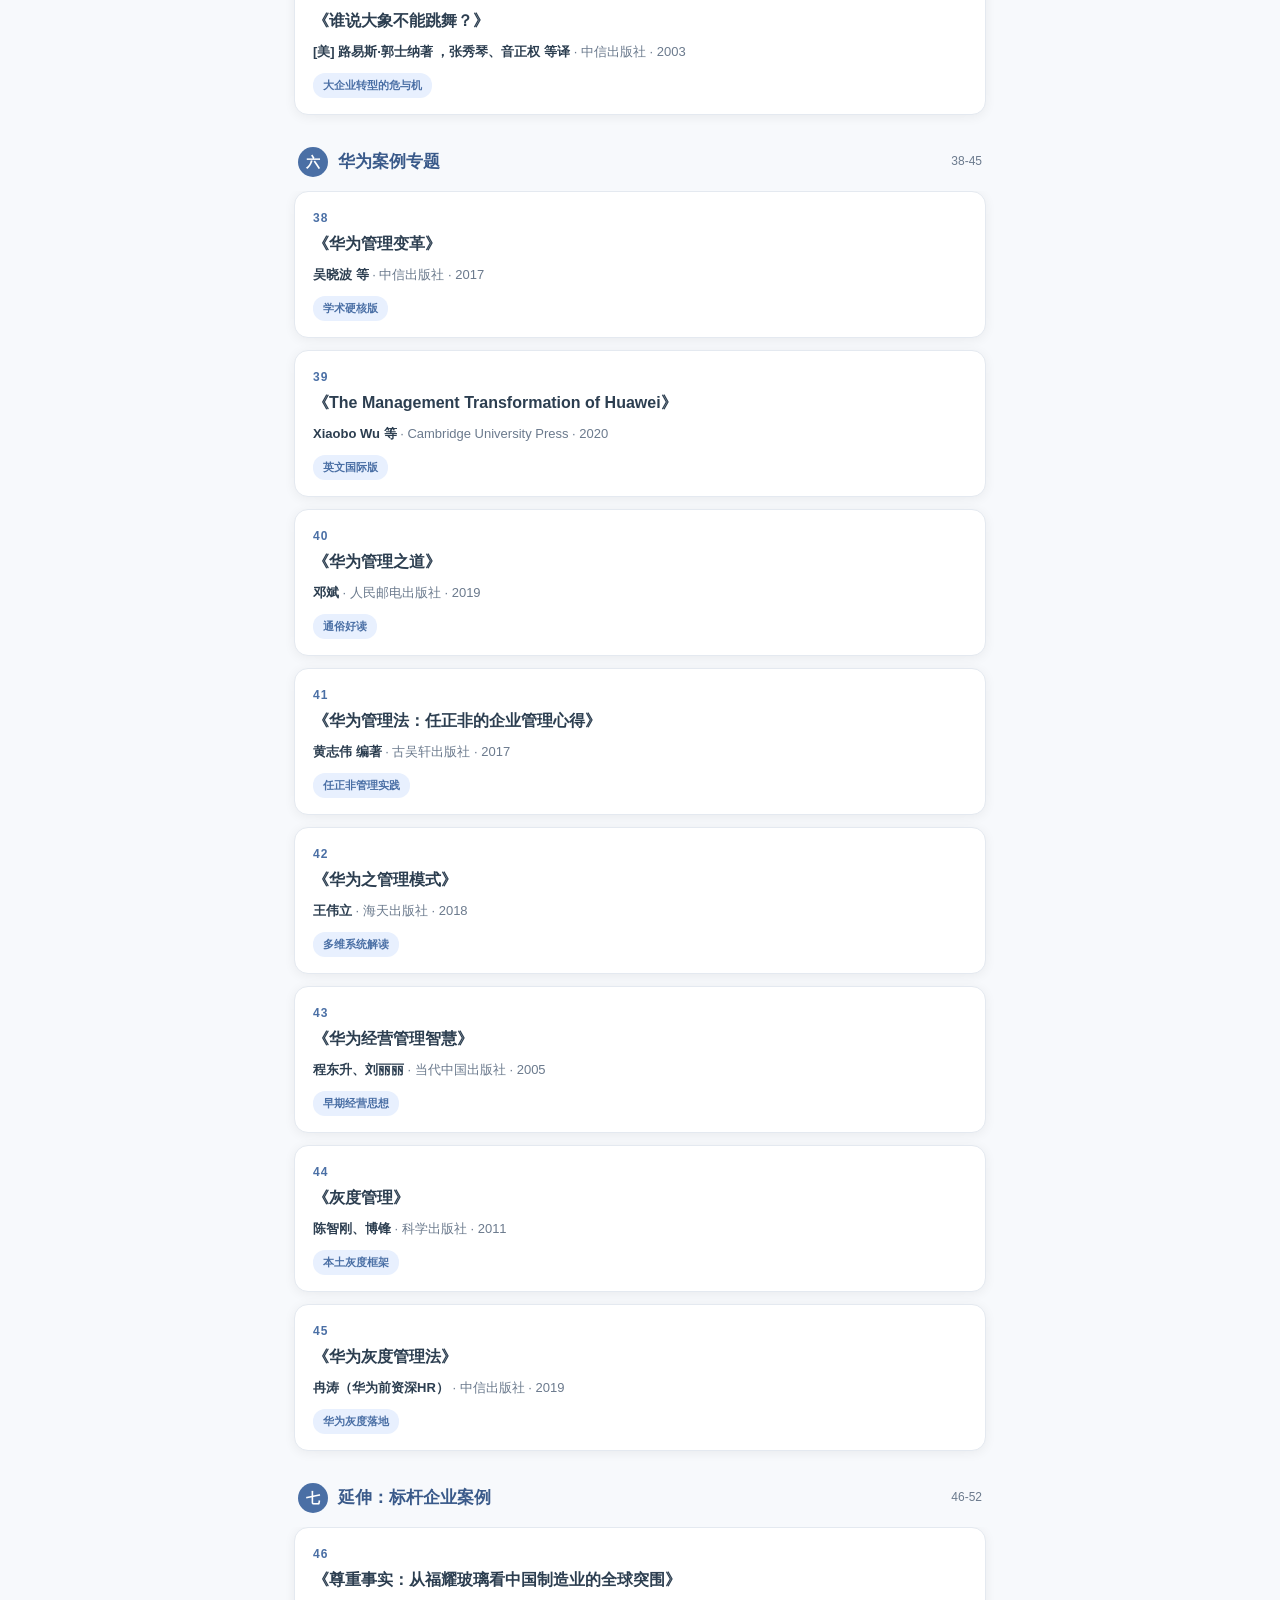
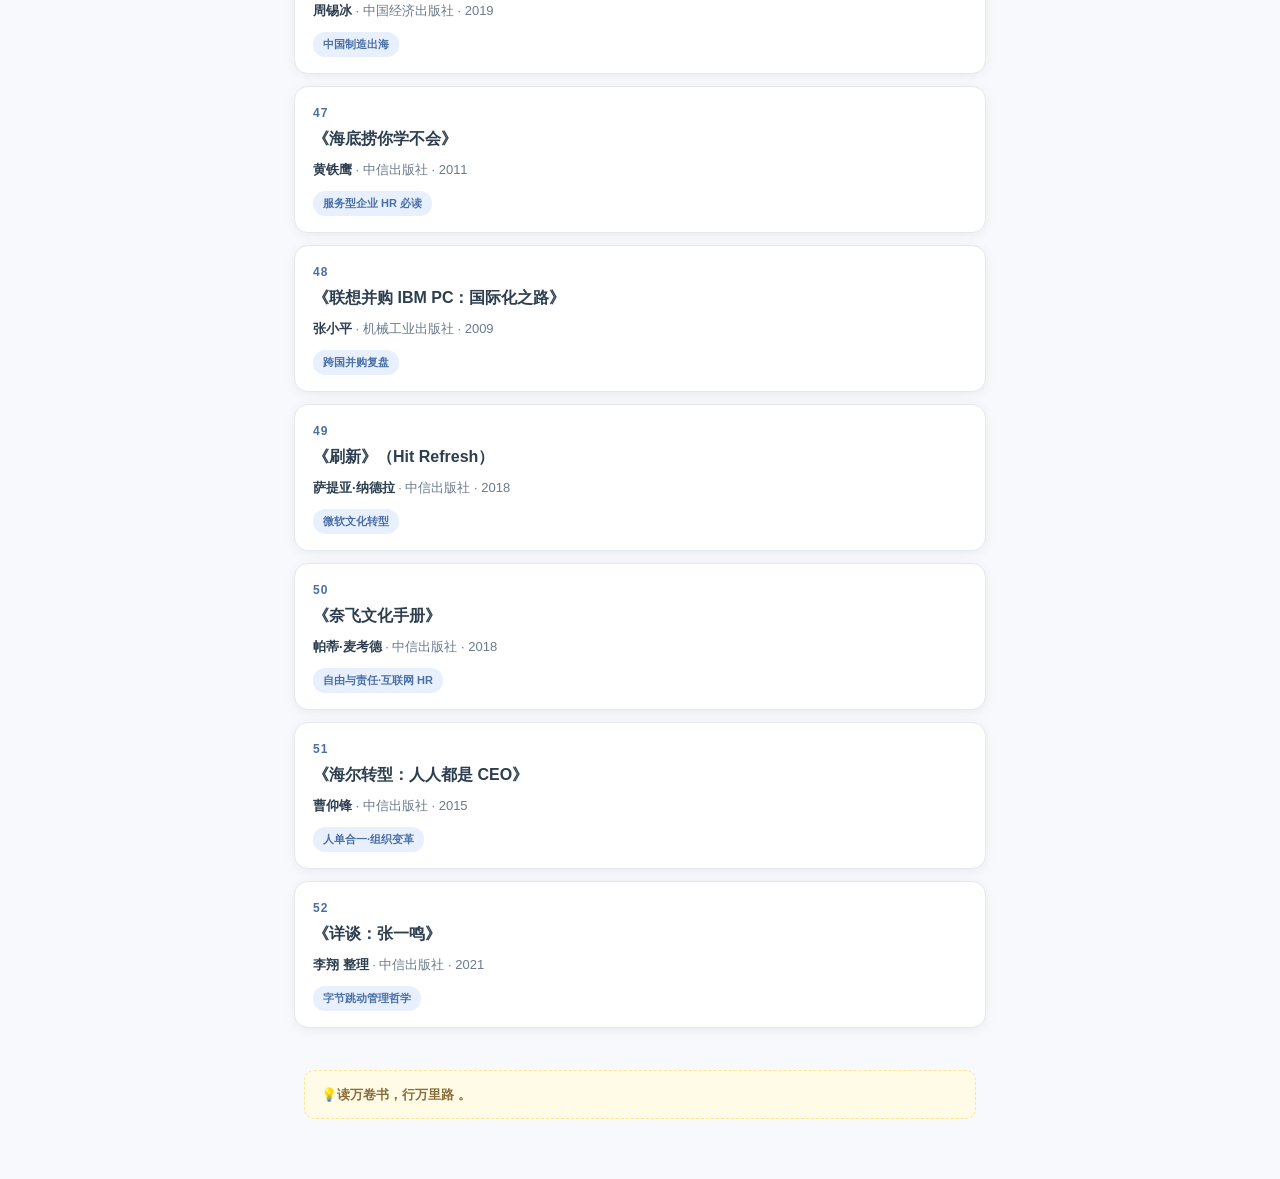
==== commit 308350ed: "Add files via upload" ====
--- a/booklist.html
+++ b/booklist.html
@@ -19,6 +19,22 @@
 }
 .wrap{max-width:720px;margin:0 auto;padding:0 0 60px;}
 
+/* ---------- 站点导航条（与主站统一配色） ---------- */
+.sitebar{background:#3a5a8a;color:#fff;}
+.sitebar .sb-wrap{max-width:720px;margin:0 auto;padding:9px 16px;display:flex;align-items:center;gap:12px;}
+.sitebar a{color:#fff;text-decoration:none;font-size:13.5px;opacity:.9;white-space:nowrap;}
+.sitebar a:hover{opacity:1;text-decoration:underline;}
+.sitebar .sb-home{font-weight:700;display:inline-flex;align-items:center;gap:6px;}
+.sitebar .sb-links{margin-left:auto;display:flex;gap:13px;flex-wrap:wrap;}
+.sitebar .sb-links a{opacity:.78;}
+@media(max-width:720px){
+  .sitebar .sb-links{display:none;}
+  .sitebar .sb-wrap{padding:8px 14px;}
+}
+@media print{
+  .sitebar{display:none!important;}
+}
+
 /* 顶部封面 */
 .hero{
   background:linear-gradient(135deg,#4a6fa5 0%,#3a5a8a 100%);
@@ -73,6 +89,18 @@
 </style>
 </head>
 <body>
+<!-- 站点导航条（返回主页 + 栏目快捷入口） -->
+<nav class="sitebar">
+  <div class="sb-wrap">
+    <a href="index.html#intro" class="sb-home">← 返回 BEN 的个人主页</a>
+    <div class="sb-links">
+      <a href="index.html#read">📚 拓展阅读</a>
+      <a href="index.html#tools">🧮 计算</a>
+      <a href="index.html#assess">📝 测评</a>
+    </div>
+  </div>
+</nav>
+
 <div class="wrap">
 
   <div class="hero">
@@ -328,7 +356,7 @@
 
   <div class="footer">
     <div class="tip">
-      <b>💡读万卷书，行万里路 。
+      <b>💡读万卷书，行万里路 。</b>
     </div>
   
   </div>
